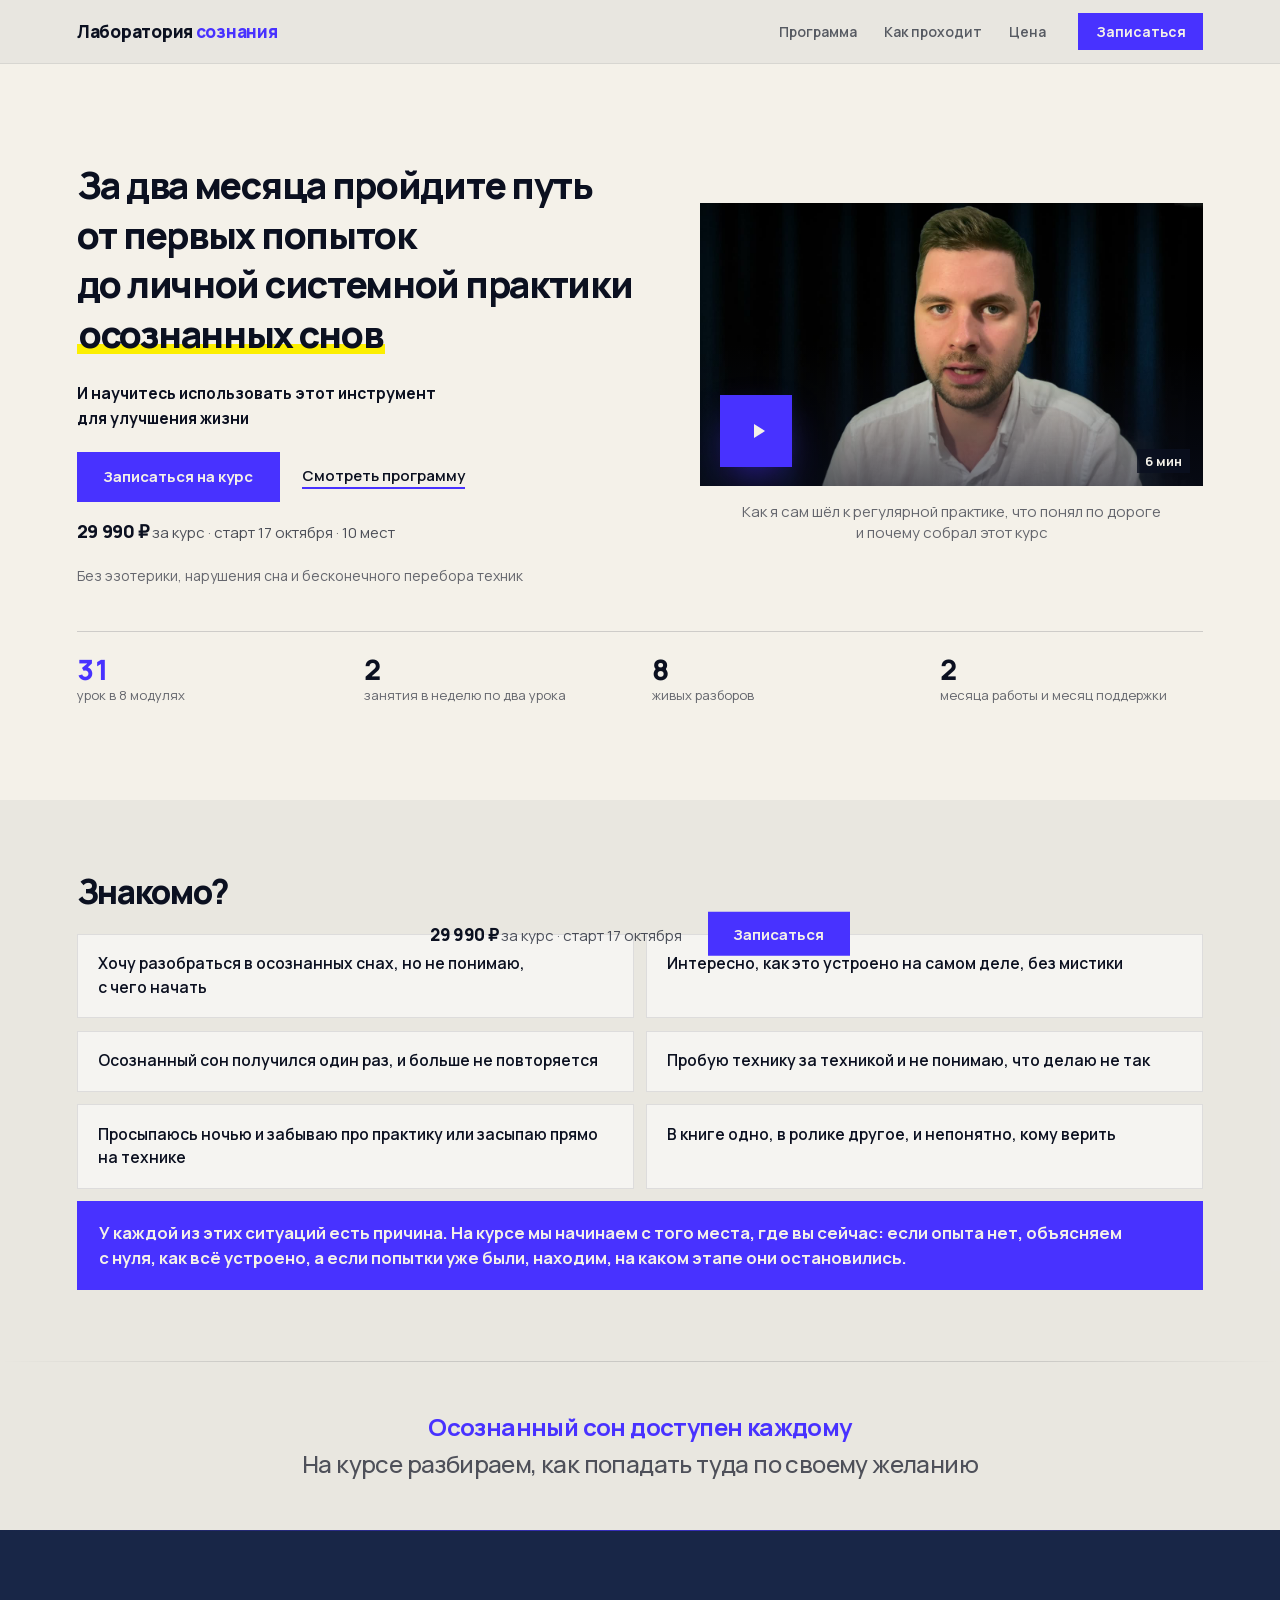
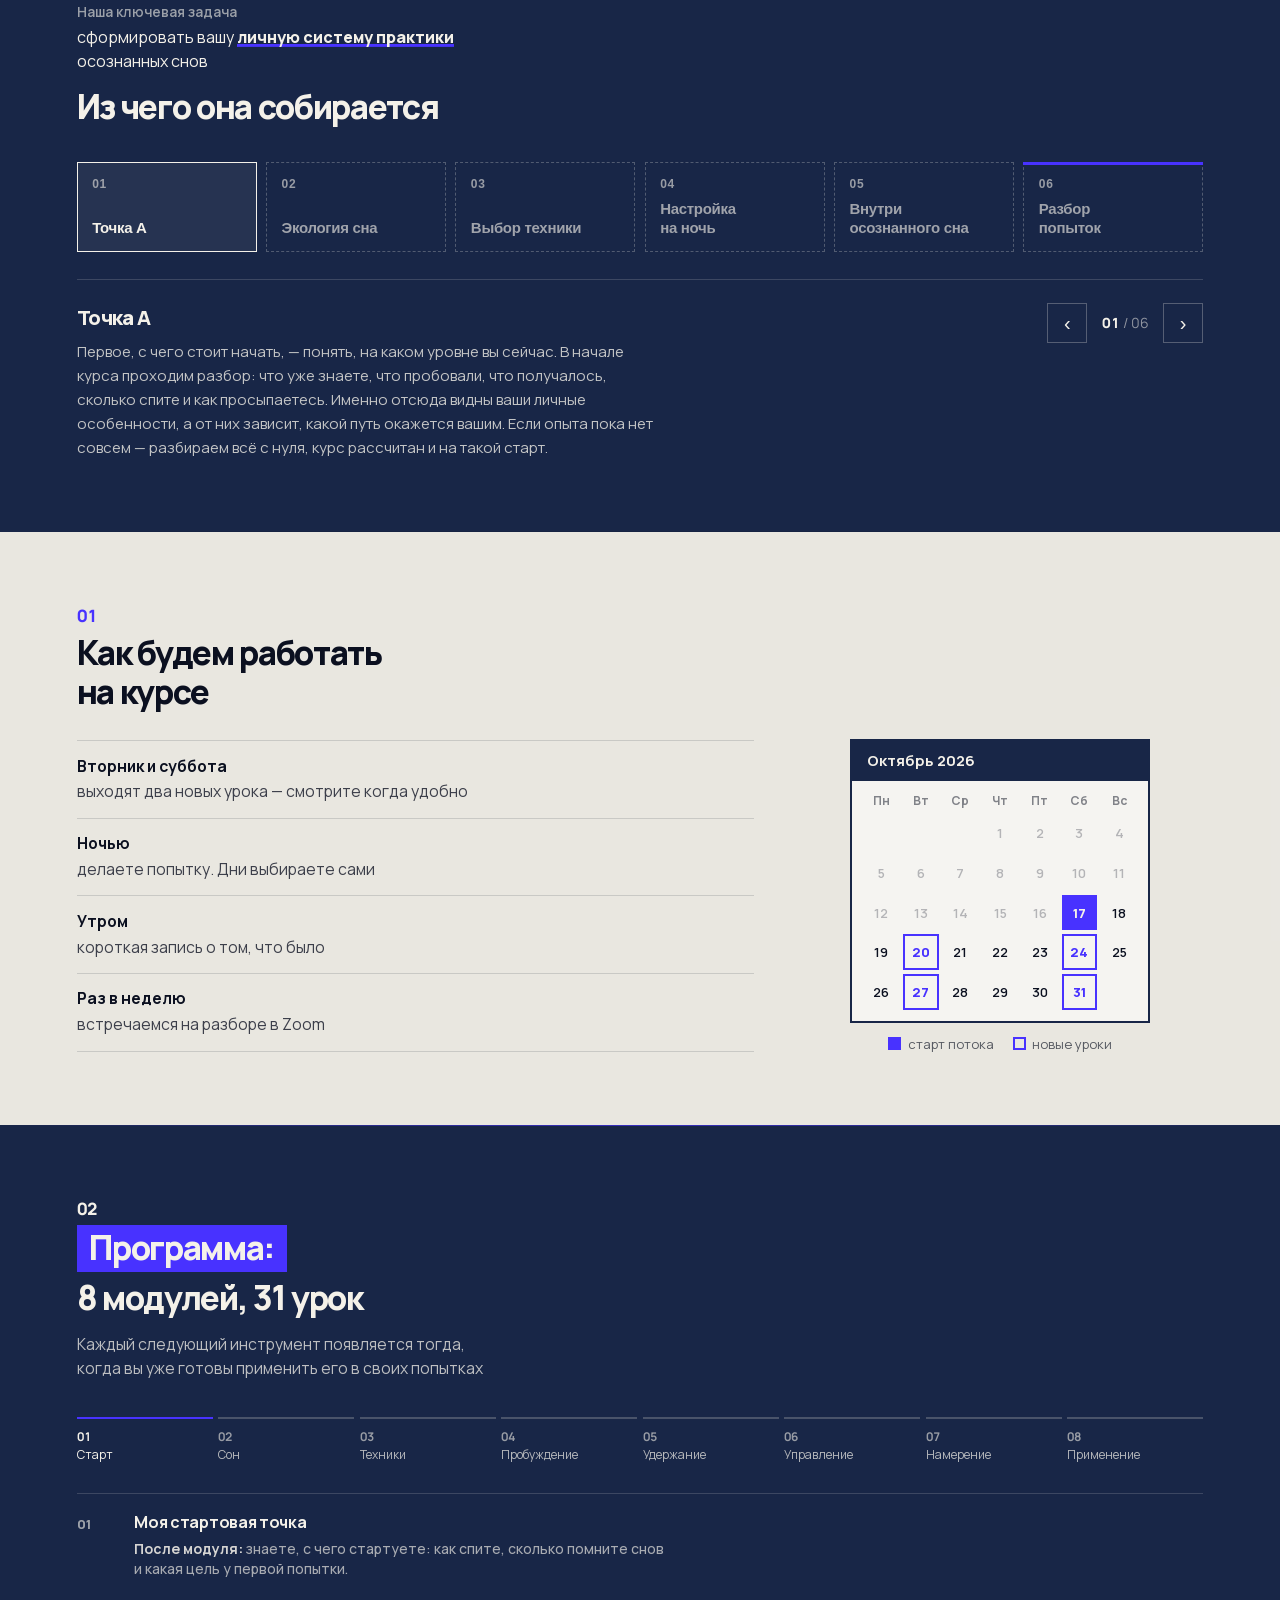
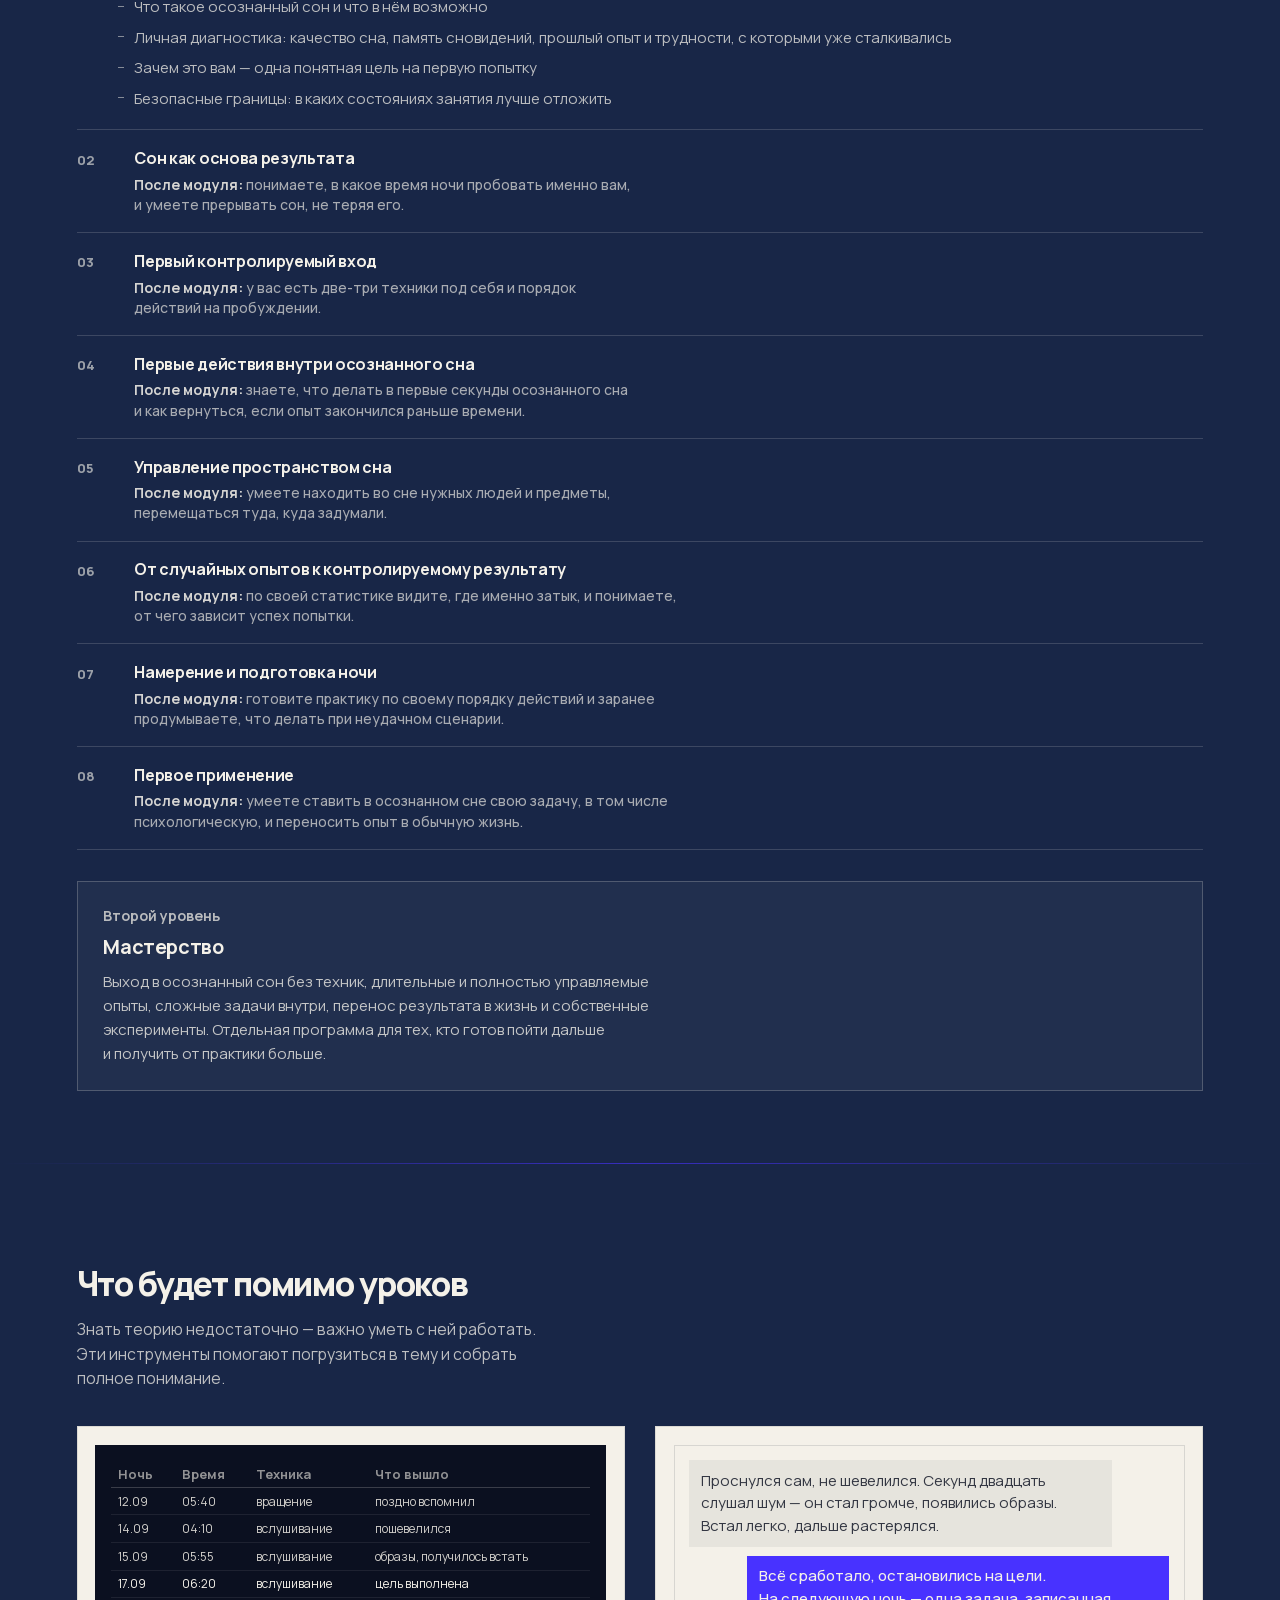
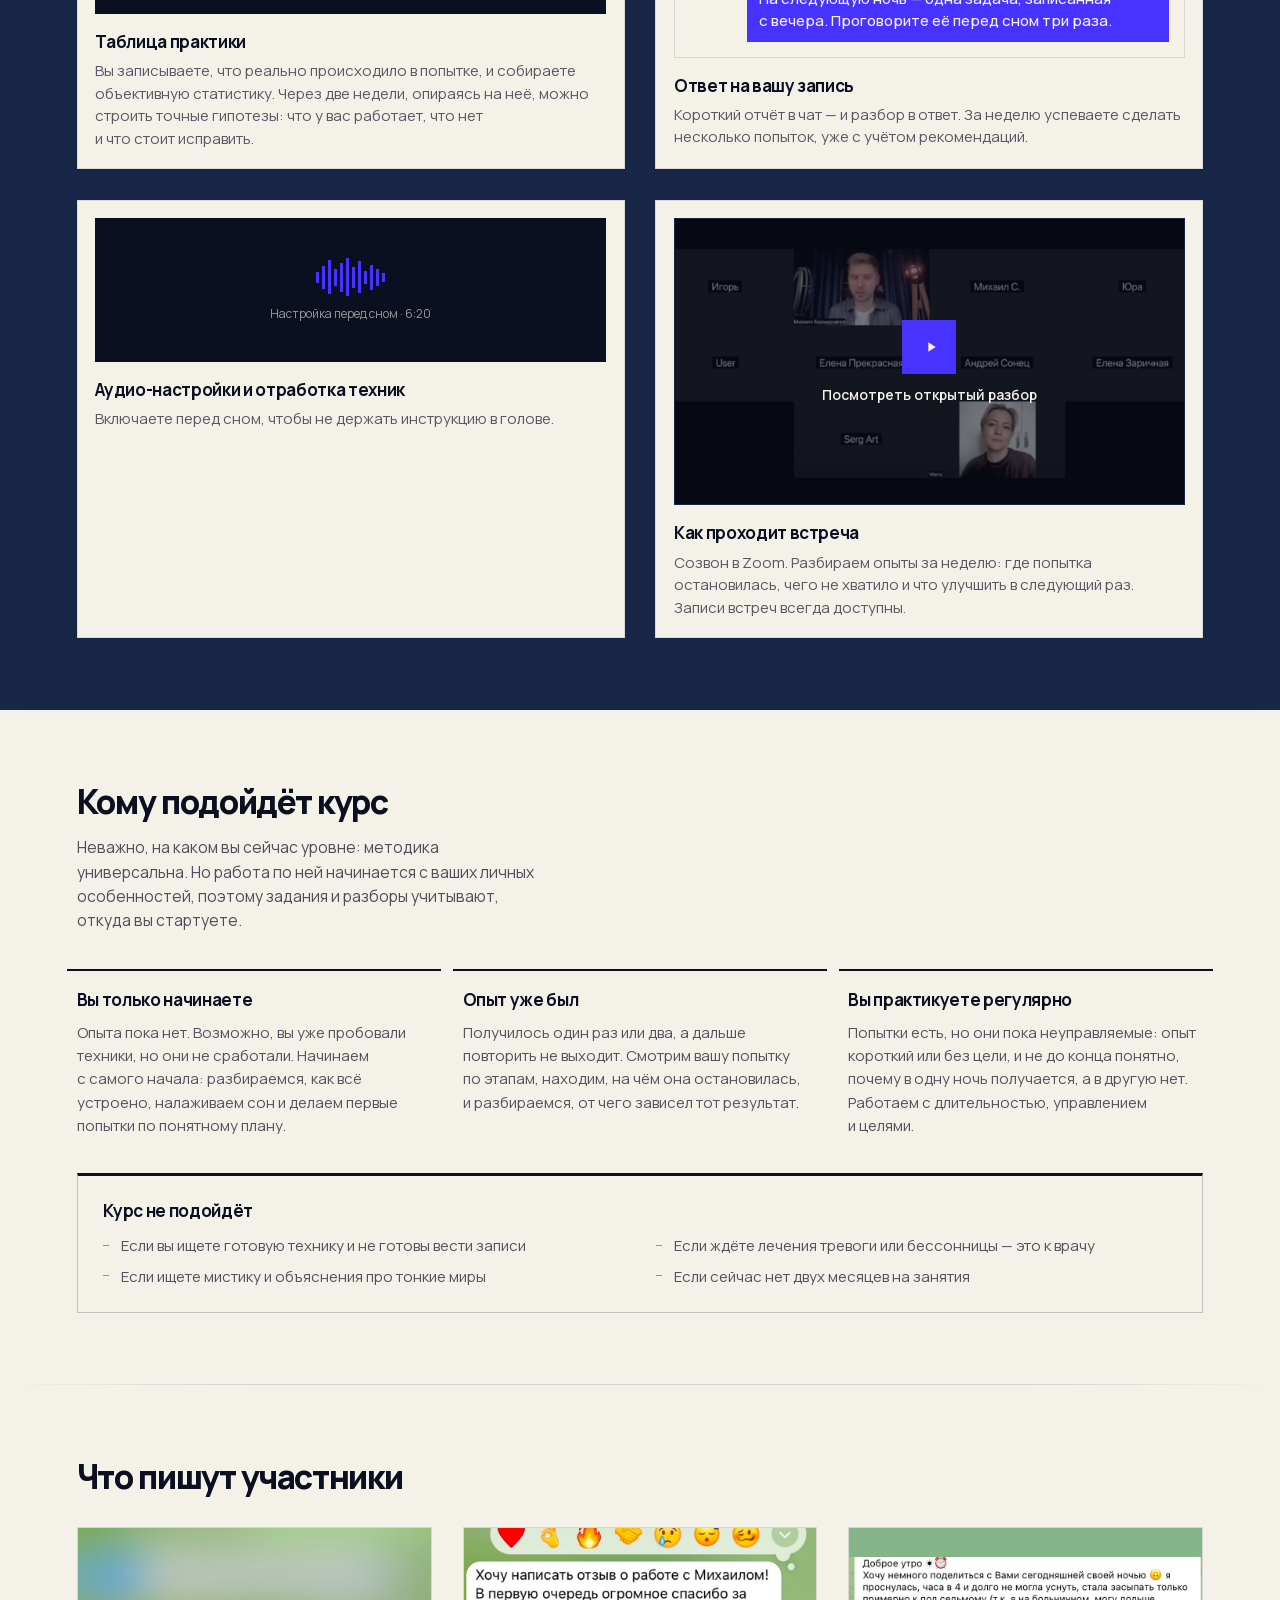
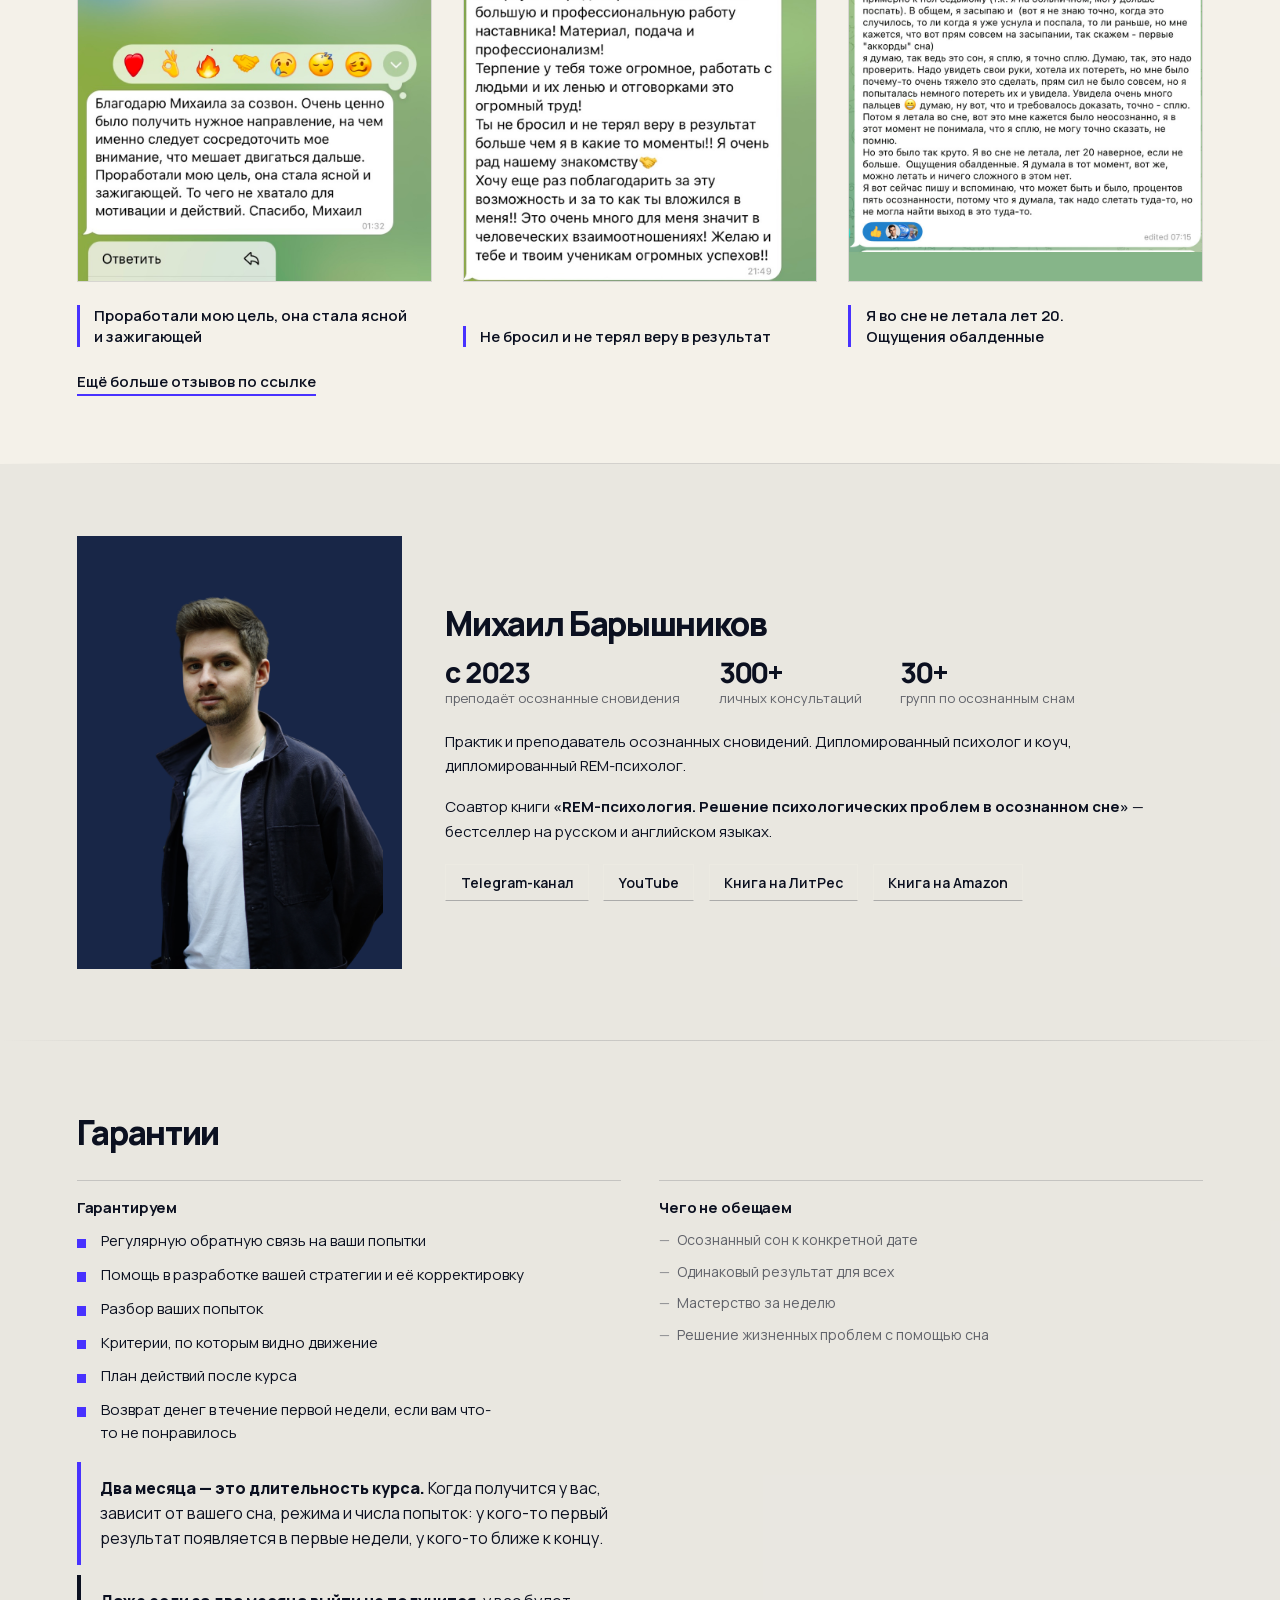
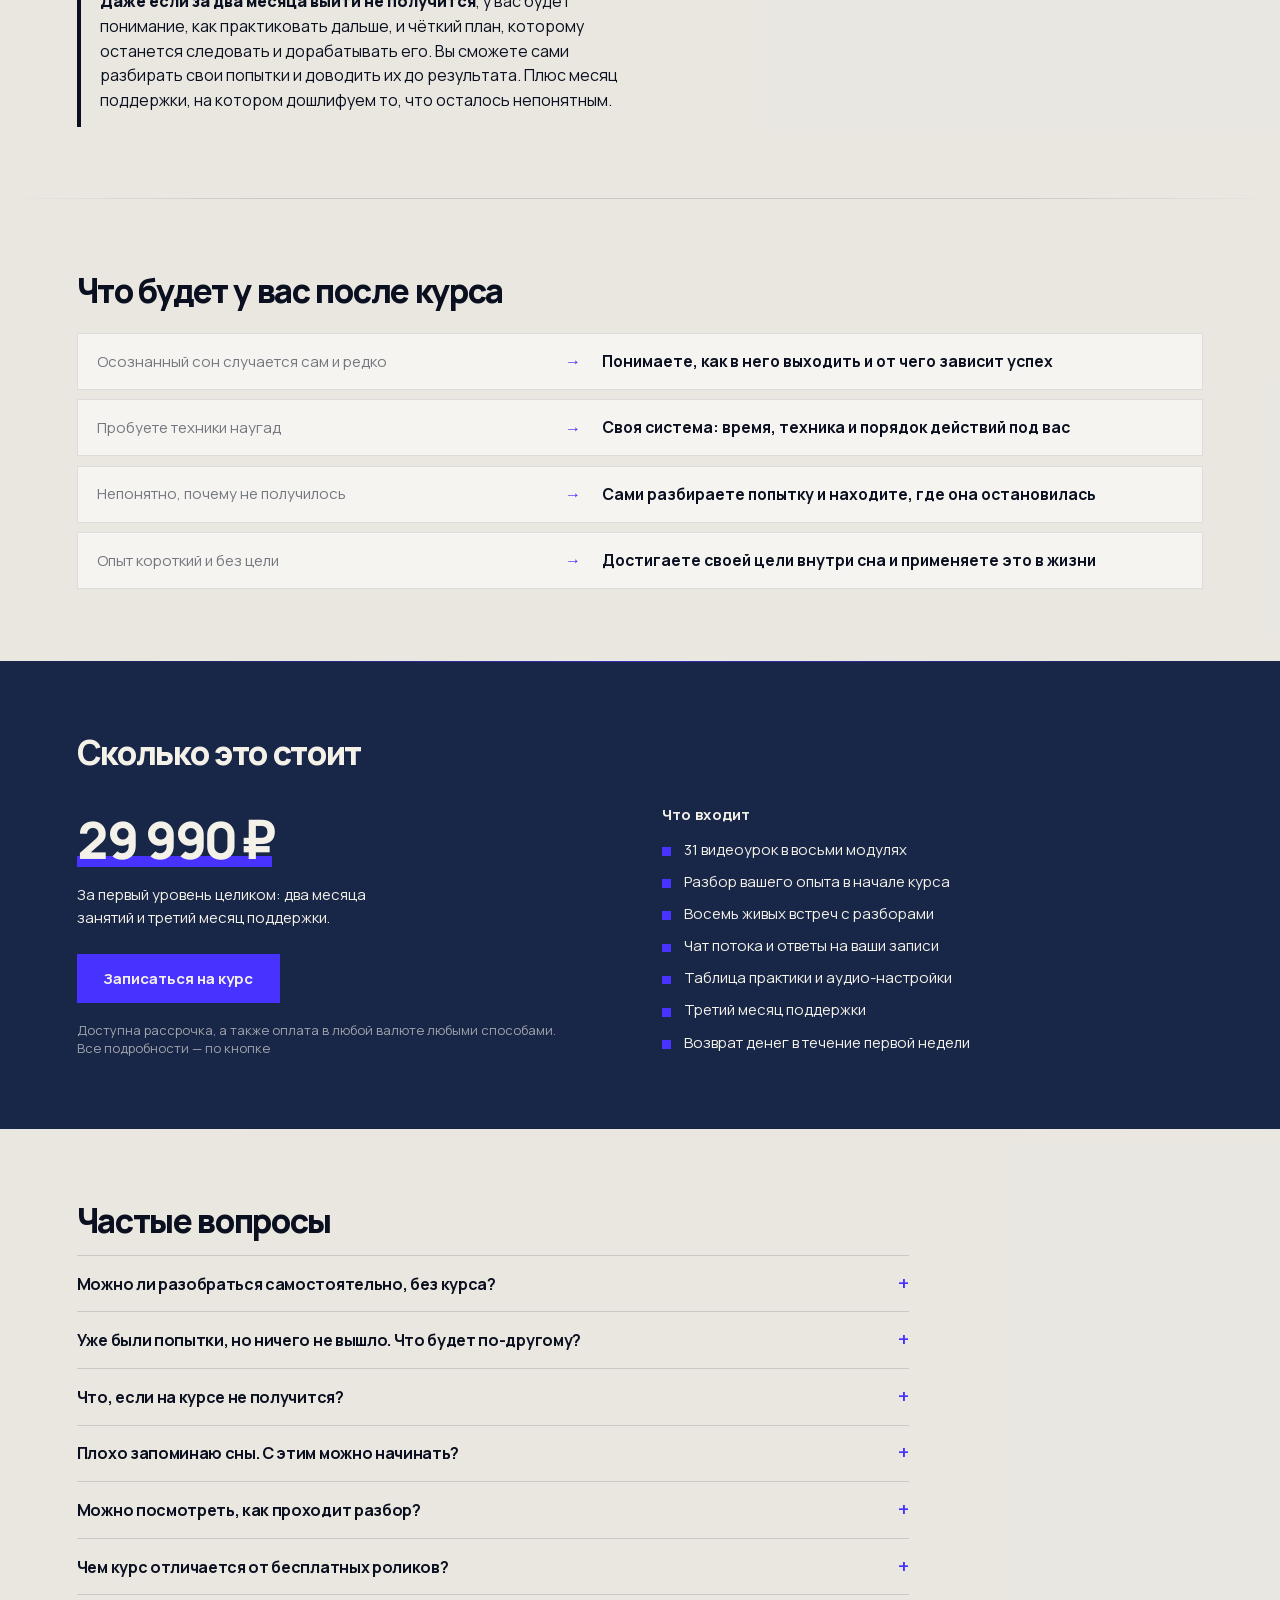
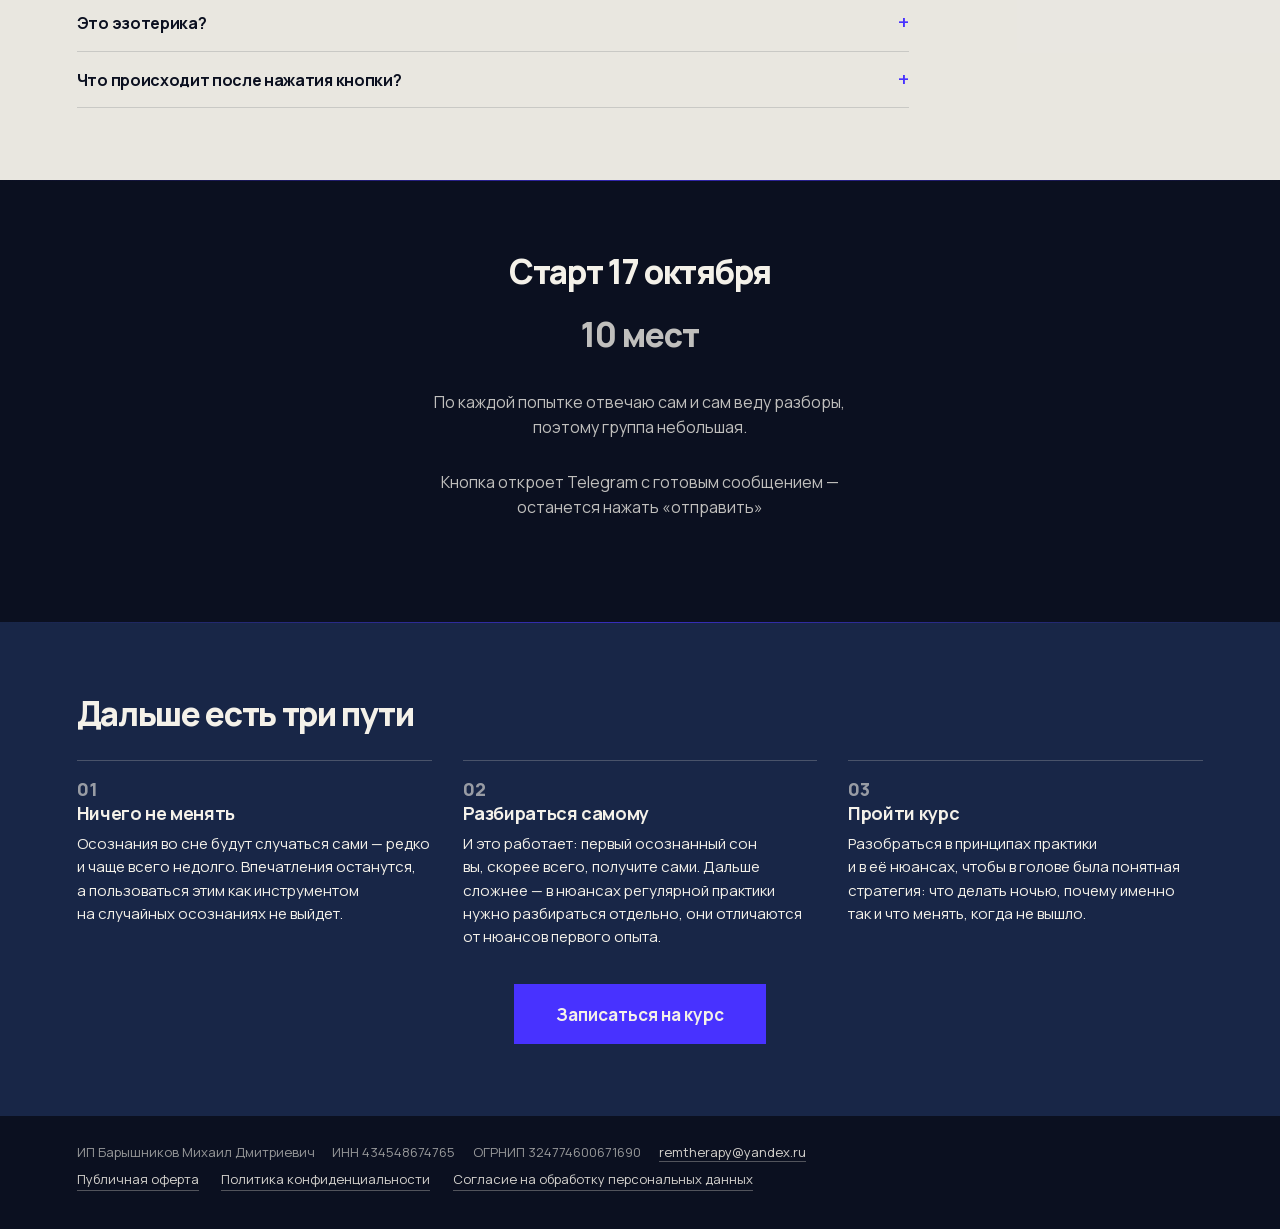
==== index.html @ e196617c "Страница курса по осознанным снам — сборка 2026-10-07" ====
<!doctype html>
<html lang="ru">
<head>
<meta charset="utf-8">
<meta name="viewport" content="width=device-width,initial-scale=1">
<title>Курс по осознанным снам — Михаил Барышников</title>
<meta name="description" content="За два месяца — от первых попыток до личной системной практики осознанных снов. 31 урок в 8 модулях, 8 живых разборов, месяц поддержки после курса. Старт 17 октября.">
<meta name="author" content="Михаил Барышников">
<meta name="theme-color" content="#0B1020">

<link rel="icon" href="./favicon.svg">
<link rel="apple-touch-icon" href="./assets/touch-icon.png">
<link rel="preload" as="font" type="font/woff2" href="./fonts/manrope-400-800-cyrillic.woff2" crossorigin>
<link rel="preload" as="font" type="font/woff2" href="./fonts/manrope-400-800-latin.woff2" crossorigin>
<link rel="stylesheet" href="./fonts.css">

<!-- 🔴 ДО 10.09.2026 СТРАНИЦА ЗАКРЫТА ОТ ПОИСКОВИКОВ. Продажи начинаются 10.09,
     до этого в выдачу не должна попасть версия, которую ещё правят. В день старта
     снять эту строку и Disallow в robots.txt — обе правки по одной строке. -->
<meta name="robots" content="noindex,nofollow">
<link rel="canonical" href="https://pr-dreamhacking.github.io/course/">

<!-- Превью ссылки: Telegram, VK, WhatsApp. Все кнопки страницы ведут в Telegram,
     значит ссылку будут пересылать там же — карточка важнее, чем поисковая выдача.
     Адреса абсолютные: относительный путь соцсети не подтягивают. -->
<meta property="og:type" content="website">
<meta property="og:url" content="https://pr-dreamhacking.github.io/course/">
<meta property="og:site_name" content="Лаборатория сознания">
<meta property="og:locale" content="ru_RU">
<meta property="og:title" content="За два месяца — от первых попыток до личной практики осознанных снов">
<meta property="og:description" content="За два месяца — от первых попыток до личной системной практики осознанных снов. 31 урок в 8 модулях, 8 живых разборов, месяц поддержки после курса. Старт 17 октября.">
<meta property="og:image" content="https://pr-dreamhacking.github.io/course/assets/og.png">
<meta property="og:image:type" content="image/png">
<meta property="og:image:width" content="1200">
<meta property="og:image:height" content="630">
<meta property="og:image:alt" content="Курс по осознанным снам, старт 17 октября">
<meta name="twitter:card" content="summary_large_image">
<meta name="twitter:title" content="За два месяца — от первых попыток до личной практики осознанных снов">
<meta name="twitter:description" content="За два месяца — от первых попыток до личной системной практики осознанных снов. 31 урок в 8 модулях, 8 живых разборов, месяц поддержки после курса. Старт 17 октября.">
<meta name="twitter:image" content="https://pr-dreamhacking.github.io/course/assets/og.png">
<style>
:root{
  --night:#0B1020; --paper:#F4F1E9; --indigo:#4832FF; --yellow:#FCEF00;
  --depth:#182647;
  --font:'Manrope',-apple-system,BlinkMacSystemFont,'Segoe UI',Roboto,sans-serif;
  --shell:min(1160px, 88vw);
  --bar:64px;
}
*{box-sizing:border-box}
html{background:var(--paper);scrollbar-color:rgba(11,16,32,.22) var(--paper)}
::-webkit-scrollbar{width:10px}
::-webkit-scrollbar-track{background:var(--paper)}
::-webkit-scrollbar-thumb{background:rgba(11,16,32,.22)}
::selection{background:var(--indigo);color:var(--night)}
body{margin:0;font-family:var(--font);background:var(--paper);color:var(--night);
  -webkit-font-smoothing:antialiased}
.wrap{width:var(--shell);margin:0 auto}

/* шапка */
.bar{position:fixed;top:0;left:0;right:0;z-index:20;height:var(--bar);
  background:var(--paper);box-shadow:inset 0 0 0 100vh rgba(24,38,71,.055);
  border-bottom:1px solid rgba(11,16,32,.12);
  display:flex;align-items:center}
.bar .wrap{display:flex;align-items:center;gap:2rem}
.brand{font-weight:800;font-size:1.0625rem;letter-spacing:-.015em}
.brand i{font-style:normal;color:var(--indigo)}
.nav{margin-left:auto;display:flex;gap:1.7rem}
.nav a{color:rgba(11,16,32,.66);text-decoration:none;font-size:.875rem;font-weight:600}
.nav a:hover{color:var(--night)}
.cta{display:inline-block;background:var(--indigo);color:var(--paper);text-decoration:none;
  font-weight:700;padding:.9rem 1.65rem;font-size:.9375rem}
.cta--s{padding:.56rem 1.1rem;font-size:.875rem}

/* экран: обе колонки одной высоты */
.hero{min-height:min(100svh, 800px);
  padding:calc(var(--bar) + clamp(1.6rem,4vh,2.6rem)) 0 clamp(1.6rem,4vh,2.6rem);
  display:flex;flex-direction:column;justify-content:center;gap:clamp(1.8rem,5vh,3.4rem)}
.grid{display:grid;grid-template-columns:minmax(0,1.08fr) minmax(0,.92fr);
  gap:clamp(1.6rem,2.6vw,2.8rem);align-items:center}
.col{display:flex;flex-direction:column;justify-content:center;min-width:0}
/* поля слева и справа равны: видео живёт внутри общего поля */
.col--media{margin-right:0;justify-content:flex-end}

h1{font-size:clamp(1.6rem,2.9vw,2.5rem);line-height:1.34;letter-spacing:-.035em;
  font-weight:800;margin:0 0 1.4rem}
.ln{display:block;white-space:nowrap}
h1 u{text-decoration:none;background-image:linear-gradient(var(--yellow),var(--yellow));
  background-size:100% .28em;background-position:0 88%;background-repeat:no-repeat;
  padding:0 .06em}
.sub{font-size:clamp(.98rem,1.15vw,1.0625rem);line-height:1.6;font-weight:700;margin:0 0 1.3rem}
.vid{font-size:.9375rem;line-height:1.5;margin:1.05rem 0 0;color:rgba(11,16,32,.70);
  text-align:center}
.act{display:flex;align-items:center;gap:1.4rem;flex-wrap:wrap}
.link{color:var(--night);text-decoration:none;font-weight:600;font-size:.9375rem;
  border-bottom:2px solid var(--indigo);padding-bottom:.12rem}
.without{margin:1.4rem 0 0;font-size:.875rem;line-height:1.45;color:rgba(11,16,32,.62)}

/* видео */
.play{width:100%;aspect-ratio:16/9;position:relative;display:flex;flex-direction:column;
  align-items:center;justify-content:center;gap:.95rem;background:var(--night);
  background-image:radial-gradient(74% 92% at 50% 46%, rgba(72,50,255,.44), transparent 66%)}
.play__btn{width:60px;height:60px;background:var(--indigo);display:grid;
  place-items:center;box-shadow:0 16px 44px -16px var(--indigo)}
.play__btn svg{width:17px;height:17px;margin-left:3px}
.play__cap{font-size:.8125rem;
  color:rgba(244,241,233,.62)}

/* цифры — под видео, в той же колонке */
.facts{display:grid;grid-template-columns:repeat(4,1fr);gap:1.5rem;
  margin:0;padding:1.4rem 0 0;list-style:none;
  border-top:1px solid rgba(11,16,32,.16)}
.facts li{display:flex;flex-direction:column;gap:.3rem}
.facts b{font-size:1.75rem;font-weight:800;letter-spacing:-.03em;line-height:1;
  font-variant-numeric:tabular-nums}
.facts span{font-size:.8125rem;line-height:1.3;color:rgba(11,16,32,.62);white-space:nowrap}
.facts li:first-child b{color:var(--indigo)}

/* ── блок 2: конструктор ── */
.band{padding:clamp(3.5rem,8vh,6rem) 0;border-top:1px solid rgba(11,16,32,.10)}
.eyebrow{font-size:.875rem;
  color:var(--indigo);font-weight:700;margin:0 0 .9rem}
h2{font-size:clamp(1.5rem,2.6vw,2.25rem);line-height:1.18;letter-spacing:-.035em;
  font-weight:800;margin:0 0 .9rem;max-width:20ch}
.band__lede{font-size:clamp(.98rem,1.15vw,1.0625rem);line-height:1.55;margin:0 0 clamp(2rem,4vh,3rem);
  max-width:52ch;color:rgba(11,16,32,.72)}

/* антураж: гипнограмма — реальный график фаз сна, фоном тёмных полос */
.band--dark, .band--night{position:relative;overflow:hidden}
.band--dark::before{display:none}
.band--night::before{content:'';position:absolute;left:0;right:0;bottom:0;
  height:min(46%, 320px);opacity:.16;pointer-events:none;
  background-repeat:no-repeat;background-size:100% 100%;background-position:bottom;
  background-image:url("data:image/svg+xml,%3Csvg xmlns='http://www.w3.org/2000/svg' viewBox='0 0 1200 200' preserveAspectRatio='none'%3E%3Cpath d='M0 40 H90 V95 H175 V150 H260 V95 H330 V20 H400 V95 H480 V150 H560 V180 H640 V95 H700 V20 H770 V95 H850 V150 H930 V95 H1000 V20 H1080 V60 H1200' fill='none' stroke='%234832FF' stroke-width='2'/%3E%3C/svg%3E")}
.band--dark > .wrap, .band--night > .wrap{position:relative;z-index:1}

/* мягкий стык светлого и тёмного — как рассвет */
.band--dark::after, .band--night::after{content:'';position:absolute;left:0;right:0;top:0;height:1px;
  background:linear-gradient(90deg,transparent,rgba(72,50,255,.65),transparent)}

/* дыхание у видео — очень медленное, почти незаметное */
@media(prefers-reduced-motion:no-preference){
  .play__btn{animation:breathe 6s ease-in-out infinite}
}
@keyframes breathe{0%,100%{box-shadow:0 16px 44px -16px var(--indigo)}
  50%{box-shadow:0 16px 60px -14px var(--indigo)}}

/* нажатие: кнопка отвечает на палец */
.cta,.arw,.tile,.link{transition-property:transform,background-color,border-color,color;
  transition-duration:.2s;transition-timing-function:cubic-bezier(.2,.8,.2,1)}
.cta:active,.arw:active{transform:scale(.97)}

/* тёмная полоса — отличается от первого экрана */
.band--dark{background:var(--depth);color:var(--paper);border-top:0}
.band--dark .eyebrow{color:rgba(244,241,233,.55)}
.band--dark h2{color:var(--paper)}

.ctor{display:grid;gap:clamp(1.6rem,3vh,2.4rem);margin-top:clamp(1.8rem,4vh,2.8rem)}
.ctor__tiles{display:grid;grid-template-columns:repeat(6,1fr);gap:.6rem}
.tile{position:relative;min-height:5.6rem;border:1px dashed rgba(244,241,233,.26);
  background:transparent;cursor:pointer;padding:.85rem .9rem;display:flex;
  flex-direction:column;justify-content:space-between;align-items:flex-start;text-align:left;
  transition:background-color .45s ease,border-color .35s ease,transform .22s ease}
.tile__n{font-size:.75rem;font-weight:800;letter-spacing:.06em;color:rgba(244,241,233,.58);
  transition:color .35s ease}
.tile__t{font-size:.9375rem;font-weight:700;letter-spacing:-.02em;line-height:1.25;
  color:rgba(244,241,233,.62);transition:color .35s ease}
.tile.is-set{background:var(--indigo);border-color:var(--indigo);border-style:solid}
.tile.is-set .tile__n{color:rgba(244,241,233,.72)}
.tile.is-set .tile__t{color:var(--paper)}
.tile.is-now{border:1px solid var(--paper);background:rgba(244,241,233,.06)}
.tile.is-now .tile__n{color:rgba(244,241,233,.58)}
.tile.is-now .tile__t{color:var(--paper)}
.tile:hover{transform:translateY(-2px)}
/* ключевой шаг — основная работа курса */
.tile--key{border-color:rgba(244,241,233,.26)}
.tile--key::before{content:'';position:absolute;left:-1px;right:-1px;top:-1px;height:3px;
  background:var(--indigo)}
.tile--key .tile__n{color:rgba(244,241,233,.58)}
.tile--key.is-set{background:var(--indigo);border-color:var(--paper)}
.tile--key.is-set .tile__n,.tile--key.is-set .tile__t{color:var(--night)}
.tile--key.is-now{border-color:var(--indigo);background:rgba(72,50,255,.16)}
.tile__t{min-height:2.4em;display:flex;align-items:flex-end}
.tile__t{hyphens:none}

.ctor__side{display:grid;grid-template-columns:minmax(0,1fr) auto;gap:clamp(1.5rem,3vw,3rem);
  align-items:start;padding-top:clamp(1.2rem,2.5vh,1.8rem);
  border-top:1px solid rgba(244,241,233,.16)}
.ctor__pages{min-height:6.5rem}
.ctor .page h3{font-size:clamp(1.15rem,1.6vw,1.45rem);letter-spacing:-.03em;font-weight:800;
  margin:0 0 .6rem;color:var(--paper)}
.ctor .page p{margin:0;font-size:clamp(.94rem,1.08vw,1rem);line-height:1.6;
  color:rgba(244,241,233,.78);max-width:64ch}
.ctor .page.in{animation:pin .4s ease both}
@keyframes pin{from{opacity:0;transform:translateY(8px)}to{opacity:1;transform:none}}

.ctor__nav{display:flex;align-items:center;gap:.9rem}
.arw{width:2.5rem;height:2.5rem;border:1px solid rgba(244,241,233,.28);background:transparent;
  color:var(--paper);font-size:1.25rem;line-height:1;cursor:pointer;
  transition:background-color .2s ease,border-color .2s ease}
.arw:hover{background:var(--indigo);border-color:var(--indigo)}
.ctor__count{font-size:.875rem;color:rgba(244,241,233,.55);font-variant-numeric:tabular-nums;
  white-space:nowrap}
.ctor__count b{color:var(--paper);font-weight:800}

/* ── общие для блоков 3–11 ── */
.band--paper{background:var(--paper);box-shadow:inset 0 0 0 100vh rgba(24,38,71,.05)}
.band--night{background:var(--night);color:var(--paper)}
.band--night h2{color:var(--paper)}
.band__lede--dark{color:rgba(244,241,233,.75)}
.band--dark .band__lede{color:rgba(244,241,233,.75)}

/* чему научитесь */
.learn{list-style:none;margin:clamp(1.6rem,3.5vh,2.4rem) 0 0;padding:0;display:grid;
  grid-template-columns:repeat(2,minmax(0,1fr));grid-auto-flow:column;grid-template-rows:repeat(5,auto);
  gap:0 clamp(2rem,4vw,4rem)}
.learn li{display:grid;grid-template-columns:2.2rem 1fr;gap:.8rem;align-items:baseline;
  padding:1rem 0;border-top:1px solid rgba(11,16,32,.12);font-size:clamp(.94rem,1.06vw,1rem);
  line-height:1.5}
.learn__n{font-size:.75rem;font-weight:800;color:var(--indigo);letter-spacing:.05em}
.learn b{font-weight:800}

/* ритм недели */

/* программа */
.mods{margin-top:clamp(1.6rem,3.5vh,2.4rem);border-top:1px solid rgba(244,241,233,.16)}
.mod{border-bottom:1px solid rgba(244,241,233,.16)}
.mod summary{display:grid;grid-template-columns:2.6rem 1fr;gap:1rem;align-items:center;
  padding:1.05rem 0;cursor:pointer;list-style:none}
.mod summary::-webkit-details-marker{display:none}
.mod__n{font-size:.8125rem;font-weight:800;color:rgba(244,241,233,.6)}
.mod__t{font-size:clamp(1rem,1.2vw,1.125rem);font-weight:700;letter-spacing:-.02em}
.mod__c{font-size:.8125rem;color:rgba(244,241,233,.58);white-space:nowrap}
.mod[open] .mod__t{color:var(--paper)}
.mod ul{margin:0 0 1.2rem;padding:0 0 0 3.6rem;list-style:none;display:grid;gap:.5rem}
.mod li{font-size:.9375rem;line-height:1.5;color:rgba(244,241,233,.74);position:relative}
.mod li::before{content:'';position:absolute;left:-1rem;top:.62em;width:.35rem;height:1px;
  background:rgba(244,241,233,.5)}
/* частые вопросы — на светлом фоне, устроены как модули программы */
.faq{border-top:1px solid rgba(11,16,32,.14);max-width:52rem}
.faq__q{border-bottom:1px solid rgba(11,16,32,.14)}
.faq__q summary{display:grid;grid-template-columns:1fr 1.25rem;gap:1rem;align-items:center;
  padding:1.05rem .6rem;margin-inline:-.6rem;cursor:pointer;list-style:none;
  font-size:clamp(1rem,1.2vw,1.125rem);font-weight:700;letter-spacing:-.02em;
  transition:background-color .25s ease}
.faq__q summary::-webkit-details-marker{display:none}
.faq__q summary::after{content:'+';justify-self:end;font-size:1.25rem;font-weight:500;
  line-height:1;color:var(--indigo)}
.faq__q[open] summary::after{content:'−'}
.faq__q summary:hover{background:rgba(11,16,32,.04)}
.faq__q p{margin:0 0 1.2rem;font-size:.9375rem;line-height:1.6;color:rgba(11,16,32,.74);max-width:64ch}
.faq__q a{color:var(--night);text-decoration:none;border-bottom:2px solid var(--indigo)}
.mod__n{align-self:start;padding-top:.22rem}
@media(max-width:480px){h1{font-size:min(1.6rem,5.7vw)}}
@media(max-width:360px){.mod__t{font-size:.9375rem}}
.mod__b{display:grid;gap:.35rem}
.mod__r{font-size:.875rem;line-height:1.45;font-weight:500;color:rgba(244,241,233,.66);max-width:62ch}
.mod__r b{font-weight:700;color:rgba(244,241,233,.86)}
.final__why{margin:.2rem auto 0;max-width:40ch;font-size:clamp(.98rem,1.15vw,1.0625rem);line-height:1.5;
  color:rgba(244,241,233,.82);text-align:center}
.legal{background:var(--night);color:rgba(244,241,233,.6);padding:1.6rem 0 2rem;font-size:.8125rem;line-height:1.6}
.legal p{margin:0 0 .4rem}
.legal__req{display:flex;flex-wrap:wrap;gap:.1rem 1.1rem}
.legal a{color:rgba(244,241,233,.86);text-decoration:none;border-bottom:1px solid rgba(244,241,233,.3)}
.legal a:hover{border-bottom-color:var(--indigo)}
.legal__docs{display:flex;flex-wrap:wrap;gap:.4rem 1.4rem}
/* плашка с ценой внизу экрана: появляется после первого экрана */
.dock{position:fixed;left:0;right:0;bottom:0;z-index:19;background:var(--paper);
  box-shadow:inset 0 0 0 100vh rgba(24,38,71,.055);border-top:1px solid rgba(11,16,32,.12);
  padding:.7rem 0;transform:translateY(100%);visibility:hidden;
  transition:transform .3s ease,visibility 0s linear .3s}
.dock.is-on{transform:none;visibility:visible;transition:transform .3s ease}
.dock__in{display:flex;align-items:center;justify-content:center;gap:1.6rem}
.dock__t{margin:0;font-size:.9375rem;color:rgba(11,16,32,.72)}
.dock__t b{color:var(--night);font-weight:800;font-size:1.0625rem;letter-spacing:-.02em}
.dock__cta{padding:.7rem 1.6rem;font-size:.9375rem;white-space:nowrap}
@media(max-width:480px){
  .dock__in{justify-content:space-between;gap:.8rem}
  .dock__t{font-size:.8125rem;line-height:1.35}
  .dock__t b{font-size:.9375rem;display:block}
  .dock__cta{padding:.65rem 1.1rem;font-size:.875rem}
}
@media(prefers-reduced-motion:reduce){.dock,.dock.is-on{transition:none}}
.hero-price{margin:1.1rem 0 0;font-size:.9375rem;color:rgba(11,16,32,.72)}
.hero-price b{color:var(--night);font-weight:800;font-size:1.125rem;letter-spacing:-.02em}
/* «Знакомо?» — ситуации словами людей */
.znak__list{list-style:none;margin:clamp(1rem,2.5vh,1.6rem) 0 0;padding:0;display:grid;
  grid-template-columns:repeat(2,minmax(0,1fr));gap:.8rem}
.znak__list li{background:rgba(255,255,255,.55);border:1px solid rgba(11,16,32,.1);padding:1.1rem 1.25rem;
  font-size:clamp(.98rem,1.15vw,1.0625rem);line-height:1.5;font-weight:600}
.znak__end{margin:.8rem 0 0;padding:1.2rem 1.4rem;background:var(--indigo);color:var(--paper);
  font-size:clamp(1rem,1.3vw,1.1875rem);line-height:1.5;font-weight:700}
@media(max-width:760px){.znak__list{grid-template-columns:1fr}}
/* было → стало */
.bs{list-style:none;margin:clamp(1rem,2.5vh,1.6rem) 0 0;padding:0;display:grid;gap:.6rem}
.bs li{display:grid;grid-template-columns:minmax(0,1fr) 2rem minmax(0,1.3fr);align-items:center;gap:.8rem;
  padding:1rem 1.2rem;background:rgba(255,255,255,.55);border:1px solid rgba(11,16,32,.1)}
.bs__was{font-size:.9375rem;line-height:1.45;color:rgba(11,16,32,.55)}
.bs__arr{color:var(--indigo);font-weight:700;text-align:center}
.bs__now{font-size:clamp(.98rem,1.15vw,1.0625rem);line-height:1.45;font-weight:700}
@media(max-width:600px){.bs li{grid-template-columns:1fr;gap:.25rem}.bs__arr{text-align:left}}
/* календарь потока */
.cal{width:100%;max-width:300px;margin-inline:auto;border:2px solid var(--depth);background:rgba(255,255,255,.55)}
.cal__head{background:var(--depth);color:var(--paper);font-weight:700;font-size:.9375rem;padding:.6rem .9rem}
.cal__grid{display:grid;grid-template-columns:repeat(7,minmax(0,1fr));gap:.25rem;padding:.7rem}
.cal__wd{text-align:center;font-size:.75rem;font-weight:700;color:rgba(11,16,32,.5);padding-bottom:.15rem}
.cal__d{aspect-ratio:1;display:grid;place-items:center;font-size:.8125rem;font-weight:600;color:var(--night)}
.cal__d--off{color:rgba(11,16,32,.28)}
.cal__d--start{background:var(--indigo);color:var(--paper);font-weight:800}
.cal__d--lesson{box-shadow:inset 0 0 0 2px var(--indigo);color:var(--indigo);font-weight:800}
.cal__legend{display:flex;flex-wrap:wrap;justify-content:center;gap:.4rem 1.2rem;margin-top:.75rem;
  font-size:.8125rem;color:rgba(11,16,32,.66)}
.cal__key{display:inline-block;width:.8rem;height:.8rem;margin-right:.4rem;vertical-align:-.1em}
.cal__key--start{background:var(--indigo)}
.cal__key--lesson{box-shadow:inset 0 0 0 2px var(--indigo)}
.lvl2{margin:clamp(1.6rem,3.5vh,2.4rem) 0 0;padding:1.5rem 1.6rem;
  border:1px solid rgba(244,241,233,.22);background:rgba(244,241,233,.04)}
.lvl2__lab{display:block;font-size:.875rem;
  color:rgba(244,241,233,.72);font-weight:700;margin-bottom:.5rem}
.lvl2 h3{margin:0 0 .6rem;font-size:1.25rem;letter-spacing:-.02em;color:var(--paper)}
.lvl2 p{margin:0;font-size:.9375rem;line-height:1.6;color:rgba(244,241,233,.78);max-width:64ch}

/* три состояния */
.three{display:grid;grid-template-columns:repeat(3,minmax(0,1fr));gap:clamp(1.2rem,2.4vw,2.2rem);
  margin-top:clamp(1.6rem,3.5vh,2.4rem)}
.st{padding-top:1.1rem;border-top:2px solid var(--night)}
.st h3{margin:0 0 .6rem;font-size:1.0625rem;letter-spacing:-.02em}
.st p{margin:0;font-size:.9375rem;line-height:1.55;color:rgba(11,16,32,.7)}

/* гарантии */
.gu{display:grid;grid-template-columns:minmax(0,1.25fr) minmax(0,.75fr);
  gap:clamp(1.6rem,3vw,3rem);margin-top:clamp(1.6rem,3.5vh,2.4rem)}
.gu ul{margin:0;padding:0;list-style:none;display:grid;gap:.7rem}
.gu__yes{padding:1rem 0 0;border-top:1px solid rgba(11,16,32,.16)}
.gu__yes li{padding-left:1.5rem;position:relative;font-size:clamp(.94rem,1.06vw,1rem);line-height:1.5}
.gu__yes li::before{content:'';position:absolute;left:0;top:.55em;width:.6rem;height:.6rem;
  background:var(--indigo)}
.gu__no{padding:1rem 0 0;border-top:1px solid rgba(11,16,32,.16)}
.gu__no h3{margin:0 0 .8rem;font-size:.9375rem;letter-spacing:.02em}
.gu__no li{font-size:.875rem;line-height:1.45;color:rgba(11,16,32,.62);padding-left:1.1rem;position:relative}
.gu__no li::before{content:'—';position:absolute;left:0;color:rgba(11,16,32,.4)}

/* автор */
.author{display:grid;grid-template-columns:minmax(0,.3fr) minmax(0,.7fr);
  gap:clamp(1.8rem,3.4vw,3.4rem);align-items:center}
.author p{font-size:clamp(.94rem,1.08vw,1rem);line-height:1.65;color:rgba(244,241,233,.8);margin:0 0 1rem}
.ph{display:flex;flex-direction:column;align-items:center;justify-content:center;gap:.4rem;
  border:1px dashed rgba(244,241,233,.28);background:repeating-linear-gradient(135deg,
  transparent 0 9px, rgba(244,241,233,.035) 9px 18px);color:rgba(244,241,233,.6);padding:1.4rem}
.ph--portrait{aspect-ratio:4/5}
.ph--book{margin-top:1.4rem;min-height:8rem}
.ph__t{font-size:.9375rem;font-weight:700}
.ph__d{font-size:.8125rem}

/* портрет */


.note-red{margin:1rem 0 0;font-size:.8125rem;color:rgba(244,241,233,.58)}
.band:not(.band--dark):not(.band--night) .note-red{color:rgba(11,16,32,.5)}

/* что внутри */
.card{background:var(--paper);border:1px solid rgba(11,16,32,.1);padding:1.1rem;
  transition:border-color .3s ease,transform .3s ease}
.card:hover{border-color:rgba(72,50,255,.35);transform:translateY(-2px)}
.card__vis{background:var(--night);padding:1rem;min-height:9rem;display:flex;
  flex-direction:column;justify-content:center;gap:.55rem;margin-bottom:1rem}
.card__vis--chat{background:var(--paper);border:1px solid rgba(11,16,32,.12);padding:.9rem}
.card h3{margin:0 0 .45rem;font-size:1.0625rem;letter-spacing:-.02em}
.card p{margin:0;font-size:.9375rem;line-height:1.5;color:rgba(11,16,32,.68)}
.tbl{width:100%;border-collapse:collapse;font-size:.75rem;color:rgba(244,241,233,.85)}
.tbl th{text-align:left;font-weight:700;color:rgba(244,241,233,.58);padding:.25rem .4rem;
  border-bottom:1px solid rgba(244,241,233,.2);font-size:.8125rem}
.tbl td{padding:.3rem .4rem;border-bottom:1px solid rgba(244,241,233,.08)}
.tbl tr:last-child td{color:var(--paper)}
.msg{margin:0;font-size:.8125rem;line-height:1.45;padding:.6rem .75rem;max-width:88%}
.msg--in{background:rgba(11,16,32,.06);color:rgba(11,16,32,.8);align-self:flex-start}
.card .msg--out{background:var(--indigo);color:var(--paper);align-self:flex-end;font-weight:500}
.card .msg--in{color:rgba(11,16,32,.82)}
.card__vis--audio{align-items:center;justify-content:center}
.wave{display:flex;align-items:center;gap:3px;height:38px}
.wave i{width:3px;background:var(--indigo);display:block}
.wave i:nth-child(1){height:30%}.wave i:nth-child(2){height:60%}.wave i:nth-child(3){height:90%}
.wave i:nth-child(4){height:45%}.wave i:nth-child(5){height:75%}.wave i:nth-child(6){height:100%}
.wave i:nth-child(7){height:55%}.wave i:nth-child(8){height:85%}.wave i:nth-child(9){height:35%}
.wave i:nth-child(10){height:65%}.wave i:nth-child(11){height:45%}.wave i:nth-child(12){height:25%}
.audio__t{font-size:.75rem;color:rgba(244,241,233,.6)}
.card__vis--links{justify-content:center;gap:.5rem}
.card__vis--light{background:var(--paper);border:1px solid rgba(11,16,32,.12)}
.lnk-btn{display:flex;align-items:center;gap:.55rem;padding:.55rem .75rem;
  border:1px solid rgba(11,16,32,.14);color:rgba(11,16,32,.78);font-size:.8125rem;
  background:rgba(11,16,32,.02)}
.lnk-btn::before{content:'';width:.5rem;height:.5rem;background:var(--indigo);flex:0 0 auto}

/* отзывы */
.revs{display:grid;grid-template-columns:repeat(3,minmax(0,1fr));gap:clamp(1.2rem,2.4vw,2rem);
  margin-top:clamp(1.6rem,3.5vh,2.4rem)}
.rev{margin:0}
.rev img{width:100%;display:block;border:1px solid rgba(11,16,32,.12)}
.rev figcaption{margin-top:.7rem;font-size:.875rem;line-height:1.45;color:rgba(11,16,32,.68);
  padding-left:.9rem;border-left:2px solid var(--indigo)}

/* ссылки автора */
.links{list-style:none;margin:1.2rem 0 0;padding:0;display:flex;flex-wrap:wrap;gap:.6rem .9rem}
.links a{display:inline-block;padding:.5rem .9rem;border:1px solid rgba(244,241,233,.3);
  color:var(--paper);text-decoration:none;font-size:.875rem;font-weight:600;
  transition:background-color .2s ease,border-color .2s ease}
.links a:hover{background:var(--indigo);border-color:var(--indigo)}

/* второй уровень — отдельно от программы */
.next-lvl{margin-top:clamp(1.6rem,3.5vh,2.4rem);padding:1.4rem 1.5rem;
  border:1px solid rgba(11,16,32,.16);background:rgba(24,38,71,.05)}
.next-lvl__lab{display:block;font-size:.875rem;
  color:rgba(11,16,32,.66);font-weight:700;margin-bottom:.5rem}
.next-lvl p{margin:0;font-size:.9375rem;line-height:1.6;color:rgba(244,241,233,.8);max-width:66ch}
.next-lvl b{color:var(--paper)}

/* цена: колонки по верху */

.final__seats{font-size:clamp(1.6rem,2.6vw,2.2rem);font-weight:800;letter-spacing:-.03em;
  color:var(--paper);margin:0 auto 1.8rem!important;font-size:clamp(1.6rem,2.6vw,2.2rem)!important}

/* три пути */
.ways{display:grid;grid-template-columns:repeat(3,minmax(0,1fr));
  gap:clamp(1.2rem,2.4vw,2.4rem);margin:clamp(1.6rem,3vh,2.4rem) 0 0;padding:0;list-style:none}
.way{display:block;padding-top:1rem;border-top:1px solid rgba(244,241,233,.22)}
.way__n{font-size:1.125rem;font-weight:800;color:rgba(11,16,32,.35)}
.way h3{margin:0 0 .45rem;font-size:1.125rem;letter-spacing:-.02em}
.way p{margin:0;font-size:.9375rem;line-height:1.55;color:rgba(11,16,32,.7);max-width:62ch}
.way--on .way__n{color:var(--indigo)}
.way--on h3{color:var(--indigo)}

/* цена */
.price{display:grid;grid-template-columns:minmax(0,1fr) minmax(0,1fr);
  gap:clamp(1.8rem,3.4vw,3.4rem);margin-top:clamp(1.6rem,3.5vh,2.4rem);align-items:start}
.price__l,.price__r{padding-top:0}
.price__r h3{margin-top:.55rem}
.price__v{font-size:clamp(2.2rem,4vw,3.2rem);font-weight:800;letter-spacing:-.04em;margin:0 0 .6rem;
  font-variant-numeric:tabular-nums}
.price__d{margin:0 0 1.5rem;font-size:.9375rem;line-height:1.55;color:rgba(11,16,32,.7);max-width:36ch}
.price__note{margin:1.1rem 0 0;font-size:.8125rem;color:rgba(11,16,32,.5)}
.price__r h3{margin:0 0 .9rem;font-size:.9375rem;letter-spacing:.02em}
.price__r ul{margin:0;padding:0;list-style:none;display:grid;gap:.6rem}
.price__r li{font-size:.9375rem;line-height:1.5;padding-left:1.4rem;position:relative;
  color:rgba(11,16,32,.78)}
.price__r li::before{content:'';position:absolute;left:0;top:.55em;width:.55rem;height:.55rem;
  background:var(--indigo)}

/* финал */
.final{text-align:center}
.final h2{max-width:none;margin-bottom:1rem}
.final p{margin:0 auto 1.8rem;max-width:52ch;font-size:1rem;line-height:1.6;
  color:rgba(244,241,233,.78)}
.cta--big{padding:1.15rem 2.6rem;font-size:1.0625rem}
.final__note{margin-top:1.4rem!important;font-size:.8125rem;color:rgba(244,241,233,.6)}

/* ═══ дизайнерский слой ═══ */

/* полоса прочитанного — тонкая, вверху */
.progress{position:fixed;top:0;left:0;height:2px;background:var(--indigo);z-index:30;
  width:0;transition:width .1s linear}

/* появление секций: один приём, не на каждом элементе */
@media(prefers-reduced-motion:no-preference){
  .rv{opacity:0;transform:translateY(14px);filter:blur(2px)}
  .rv.in{opacity:1;transform:none;filter:none;
    transition:opacity .7s cubic-bezier(.2,.8,.2,1),transform .7s cubic-bezier(.2,.8,.2,1),
               filter .7s cubic-bezier(.2,.8,.2,1)}
}

/* шов между секциями — обрывок гипнограммы */
.band + .band::before{content:'';position:absolute;left:0;right:0;top:-1px;height:1px;
  background:linear-gradient(90deg,transparent,rgba(11,16,32,.14) 20%,rgba(11,16,32,.14) 80%,transparent)}
.band{position:relative;border-top:0}

/* заголовки: сильнее контраст, тоньше трекинг */
h2{letter-spacing:-.04em}


/* цифры первого экрана: живые при появлении */
.facts b{transition:color .4s ease}

/* карточки и плитки — отклик на курсор */
.st,.st:hover,.mod summary{transition:background-color .25s ease;margin-inline:-.6rem;padding-inline:.6rem}
.mod summary:hover{background:rgba(244,241,233,.05)}
.rev img{transition:transform .4s cubic-bezier(.2,.8,.2,1),border-color .3s ease}
.rev:hover img{transform:translateY(-3px);border-color:rgba(72,50,255,.4)}
.links a:active{transform:scale(.97)}

/* цена — акцент на числе */
.price__v{position:relative;display:inline-block}
.price__v::after{content:'';position:absolute;left:0;right:0;bottom:.12em;height:.22em;
  background:var(--indigo);z-index:-1}
.price__l{position:relative;z-index:1}

/* первый экран: глубина за видео */
.col--media{position:relative}
.col--media::before{content:'';position:absolute;inset:-12% 0 -18% 0;z-index:-1;
  background:radial-gradient(60% 50% at 50% 45%, rgba(72,50,255,.16), transparent 70%);
  filter:blur(24px);pointer-events:none}

/* финал: гипнограмма ярче — конец пути */
.band--night::before{opacity:.24}


/* блок снятия «сам справлюсь» */
.band--self{background:var(--paper);box-shadow:inset 0 0 0 100vh rgba(24,38,71,.05)}
.self{display:grid;grid-template-columns:minmax(0,1fr) minmax(0,1.1fr);
  gap:clamp(1.6rem,3.4vw,3.4rem);align-items:start}
.self__h{font-size:clamp(1.6rem,2.9vw,2.5rem);line-height:1.12;letter-spacing:-.045em;
  margin:0;max-width:14ch}
.self__body p{margin:0 0 1rem;font-size:clamp(1rem,1.2vw,1.125rem);line-height:1.6;
  color:rgba(11,16,32,.78);max-width:62ch}
.lead-key{margin:0 0 .9rem;font-size:clamp(1rem,1.25vw,1.1875rem);
  line-height:1.5;color:var(--paper);opacity:.82;max-width:56ch}
.self__key{font-weight:700;color:var(--night)!important;padding-left:1.1rem;
  border-left:3px solid var(--indigo);margin-top:1.4rem!important}
@media(max-width:900px){.self{grid-template-columns:1fr;gap:1.2rem}}

.term{margin:1.1rem 0 0;padding:0 0 0 1.1rem;
  border-left:2px solid rgba(11,16,32,.2);font-size:clamp(.95rem,1.1vw,1.0625rem);
  line-height:1.6;max-width:62ch}

.self__list{margin:.2rem 0 0;padding:0;list-style:none;display:grid;gap:.5rem}
.self__list li{position:relative;padding-left:1.2rem;font-size:clamp(.98rem,1.15vw,1.0625rem);
  line-height:1.5;color:rgba(11,16,32,.8)}
.self__list li::before{content:'';position:absolute;left:0;top:.62em;width:.45rem;height:1px;
  background:var(--indigo)}

.au-facts{list-style:none;margin:0 0 1.4rem;padding:0;display:grid;
  grid-template-columns:repeat(3,auto);justify-content:start;gap:clamp(1.4rem,3vw,2.6rem)}
.au-facts li{display:flex;flex-direction:column;gap:.25rem}
.au-facts b{font-size:clamp(1.5rem,2.2vw,2rem);font-weight:800;letter-spacing:-.03em;
  line-height:1;color:var(--night);font-variant-numeric:tabular-nums}
.au-facts span{font-size:.8125rem;line-height:1.3;color:rgba(244,241,233,.7)}
@media(max-width:800px){
  .facts{grid-template-columns:repeat(2,1fr);gap:1.1rem}
  .facts span{white-space:normal}
}
@media(max-width:560px){.au-facts{grid-template-columns:1fr;gap:.9rem}}

.term--floor{border-left-color:var(--indigo);margin-top:.9rem}

@media(max-width:760px){  }
.nw{white-space:nowrap}

.hero-film{position:relative;aspect-ratio:16/9;border:1px solid var(--rule);
  display:grid;place-items:end start;padding:clamp(.8rem,1.6vw,1.2rem);overflow:hidden;
  background:#0B1020 url(./assets/video-poster.jpg) center/cover no-repeat}
.hero-film::after{content:'';position:absolute;inset:0;pointer-events:none;
  background:linear-gradient(180deg,rgba(11,16,32,0) 50%,rgba(11,16,32,.6))}
.hero-film[data-on]::after{display:none}
.hero-film .play__btn{width:clamp(56px,6vw,72px);height:clamp(56px,6vw,72px);position:relative;z-index:1}
.hero-film .play__btn svg{width:24px;height:24px;margin-left:4px}
.hero-film__note{margin:.9rem 0 0;text-align:center;font-size:.9375rem;line-height:1.4;
  color:rgba(11,16,32,.62)}
.hero-film__cap{position:absolute;right:.8rem;bottom:.8rem;z-index:1;padding:.2rem .5rem;
  background:rgba(11,16,32,.8);color:var(--paper);font-size:.8125rem;font-weight:700}
.hero-film{aspect-ratio:16/9}
/* ── цвет текста под фон секции: блоки свёрстаны под свой фон ── */
/* 6 · инструменты на тёмном: мокапы остаются светлыми карточками */
.band--dark .card h3{color:var(--night)}
/* 8 · автор переехал на светлое */
.band--paper .author,
.band--paper .au-facts b,
.band--paper .au-facts span,
.band--paper .author p,
.band--paper .links a{color:var(--night)}
.band--paper .au-facts span{color:rgba(11,16,32,.62)}
.band--paper .links a{border-bottom-color:rgba(11,16,32,.28)}
/* 11 · три пути на тёмном */
.band--dark .way,
.band--dark .way h3,
.band--dark .way p{color:var(--paper)}
.band--dark .way__n{color:rgba(244,241,233,.58)}
/* 13 · цена на тёмном */
.band--dark .price, .band--night .price,
.band--dark .price__v, .band--night .price__v,
.band--dark .price__d, .band--night .price__d,
.band--dark .price__r li, .band--night .price__r li{color:var(--paper)}
.band--dark .price__note, .band--night .price__note{color:rgba(244,241,233,.62)}

.gu{display:grid;grid-template-columns:1fr 1fr;gap:clamp(1.6rem,3vw,3rem);
  margin-top:clamp(1.6rem,3vh,2.4rem);align-items:start}
.notfit{margin-top:clamp(2rem,4vh,3rem);padding-top:clamp(1.4rem,3vh,2rem);
  border-top:1px solid rgba(11,16,32,.14)}
.notfit h3{margin:0 0 .8rem;font-size:clamp(1.0625rem,1.35vw,1.25rem);letter-spacing:-.02em}
.notfit ul{margin:0;padding:0;list-style:none;display:grid;
  grid-template-columns:repeat(2,minmax(0,1fr));gap:.5rem 2rem}
.notfit li{position:relative;padding-left:1.1rem;font-size:.9375rem;line-height:1.5;
  color:rgba(11,16,32,.7)}
.notfit li::before{content:'';position:absolute;left:0;top:.62em;width:6px;height:1px;
  background:rgba(11,16,32,.42)}
@media(max-width:760px){.notfit ul{grid-template-columns:1fr}}

.self__mid{margin:1.3rem 0 .6rem!important;font-weight:700;color:var(--night)!important}
@media(max-width:760px){.ways{grid-template-columns:1fr}}

@media(max-width:760px){}

.rev{margin:0;display:grid;grid-template-rows:1fr auto;gap:.7rem}
.rev figcaption{padding-left:.9rem;border-left:3px solid var(--indigo);
  font-size:.9375rem;line-height:1.4;font-weight:600;color:var(--night)}

.gu__col h3, .gu__no h3{margin:0 0 .8rem;font-size:.9375rem;letter-spacing:-.01em;
  font-weight:700;color:var(--night)}
.gu__col{padding:1rem 0 0;border-top:1px solid rgba(11,16,32,.16)}
.gu__col .gu__yes{padding:0;border-top:0}

.res{display:grid;grid-template-columns:repeat(3,minmax(0,1fr));
  gap:clamp(1.2rem,2.4vw,2.6rem);margin:clamp(1.4rem,3vh,2.2rem) 0 0;padding:0;list-style:none}
.res li{padding-top:1rem;border-top:1px solid rgba(11,16,32,.16)}
.res__n{display:block;font-size:.8125rem;font-weight:700;color:rgba(11,16,32,.62);
  margin-bottom:.5rem;font-variant-numeric:tabular-nums}
.res h3{margin:0 0 .5rem;font-size:clamp(1.0625rem,1.35vw,1.25rem);letter-spacing:-.025em}
.res p{margin:0;font-size:.9375rem;line-height:1.5;color:rgba(11,16,32,.7)}
@media(max-width:760px){.res{grid-template-columns:1fr;gap:1rem}}

@media(max-width:760px){
  .ctor__tiles{grid-template-columns:repeat(3,minmax(0,1fr));gap:.5rem}
  .ctor__side{grid-template-columns:1fr;gap:1.1rem}
  .ctor__nav{justify-self:start}
  .tile{min-height:4.6rem;padding:.7rem .75rem}
}
@media(max-width:400px){
  .ctor__tiles{grid-template-columns:repeat(2,minmax(0,1fr))}
  }

@media(max-width:400px){
  .bar .wrap{gap:.8rem}
  .cta--s{padding:.5rem .8rem;font-size:.8125rem;white-space:nowrap}
  .brand{font-size:.9375rem}
}

@media(max-width:520px){
  .ln{display:inline;white-space:normal}
  .ln::after{content:' '}
}

.mbar{display:grid;grid-template-columns:repeat(8,minmax(0,1fr));gap:.35rem;
  margin:clamp(1.4rem,3vh,2rem) 0 clamp(1.2rem,2.6vh,1.8rem);padding:0;list-style:none}
.mbar li{padding-top:.55rem;border-top:2px solid rgba(244,241,233,.22)}
.mbar li:first-child{border-top-color:var(--indigo)}
.mbar b{display:block;font-size:.75rem;font-weight:700;color:rgba(244,241,233,.58);
  font-variant-numeric:tabular-nums;margin-bottom:.15rem}
.mbar span{display:block;font-size:.75rem;line-height:1.25;color:rgba(244,241,233,.72)}
@media(max-width:760px){.mbar{grid-template-columns:repeat(4,minmax(0,1fr));gap:.5rem .4rem}}
@media(max-width:400px){.mbar{grid-template-columns:repeat(3,minmax(0,1fr))}}

.h2--prog{display:grid;gap:.15rem;justify-items:start}
.prog-lab{display:inline-block;background:var(--indigo);color:var(--paper);
  padding:.08em .38em .14em;margin-bottom:.25rem;width:fit-content}
.prog-sub{display:block}
.ways__cta{margin:clamp(1.8rem,4vh,2.6rem) 0 0;text-align:center}
.mbar li.is-on{border-top-color:var(--indigo)}
.mbar li.is-on b,.mbar li.is-on span{color:var(--paper)}

@media(max-width:760px){
    }
@media(max-width:440px){  }

/* портрет — оригинал без фона, целиком */
.portrait{background:var(--depth);display:flex;align-items:flex-end;justify-content:center;
  aspect-ratio:3/4;overflow:hidden}
.portrait img{width:100%;height:100%;object-fit:contain;object-position:bottom center;display:block}



.band--dark .part,.band--night .part{color:var(--paper)}
.part{margin:0 0 .35rem;font-size:1.0625rem;font-weight:800;color:var(--indigo);
  font-variant-numeric:tabular-nums;letter-spacing:-.02em}
.wk-grid{display:grid;grid-template-columns:minmax(0,1.25fr) minmax(0,.75fr);
  gap:clamp(1.6rem,3.4vw,3.4rem);align-items:center;margin-top:clamp(1.4rem,3vh,2.2rem)}
.wk-list{margin:0;padding:0;list-style:none;display:grid;gap:0}
.wk-list li{padding:.85rem 0;border-top:1px solid rgba(11,16,32,.14);
  font-size:clamp(.98rem,1.2vw,1.0625rem);line-height:1.5;color:rgba(11,16,32,.78)}
.wk-list li:last-child{border-bottom:1px solid rgba(11,16,32,.14)}
.wk-list b{display:block;color:var(--night);font-weight:700;margin-bottom:.15rem}
.wk-pic{margin:0}
.wk-pic svg{display:block;width:100%;max-width:260px;height:auto;margin-inline:auto}
@media(max-width:760px){.wk-grid{grid-template-columns:1fr;gap:1.4rem}
  .wk-pic svg{max-width:200px}}

@media(max-width:760px){}

.claim{padding:clamp(2.4rem,5.5vh,3.6rem) 0}
.claim__t{margin:0 auto;font-size:clamp(1.125rem,1.9vw,1.5rem);line-height:1.34;
  letter-spacing:-.025em;font-weight:600;max-width:46ch;text-align:center}
.claim__hi{color:var(--indigo);display:block;font-weight:700}
.claim__sub{display:block;margin-top:.2em;font-size:1em;font-weight:500;
  line-height:1.34;color:rgba(11,16,32,.7)}
.lead-key span{display:block;color:rgba(244,241,233,.6);font-size:.86em;
  font-weight:600;margin-bottom:.15rem}
.lead-key b{color:var(--paper);font-weight:800;
  background-image:linear-gradient(var(--indigo),var(--indigo));
  background-size:100% .18em;background-position:0 92%;background-repeat:no-repeat;
  padding-bottom:.06em}
.wk-grid{align-items:center}
.wk-pic{display:grid;place-items:center}

.revs-more{margin:clamp(1.2rem,2.6vh,1.8rem) 0 0}
.revs-more a{font-size:.9375rem;font-weight:600;color:var(--night);text-decoration:none;
  border-bottom:2px solid var(--indigo);padding-bottom:.1rem}

/* открытый разбор */
.watch{position:relative;aspect-ratio:16/9;display:grid;place-items:center;
  text-decoration:none;border:1px solid rgba(11,16,32,.12);overflow:hidden;
  background:var(--depth);transition:border-color .3s ease}
.watch__img{position:absolute;inset:0;width:100%;height:100%;object-fit:cover}
.watch::after{content:'';position:absolute;inset:0;background:rgba(11,16,32,.58)}
.watch__c{position:relative;z-index:1;display:flex;flex-direction:column;align-items:center;
  gap:.7rem}
.watch__t{font-size:.875rem;font-weight:600;color:var(--paper);text-align:center}
.watch:hover{border-color:var(--indigo)}
.watch__play{width:54px;height:54px;background:var(--indigo);display:grid;place-items:center}
.watch__play svg{width:16px;height:16px;margin-left:3px}
.watch__t{font-size:.875rem;font-weight:600;color:var(--paper);text-align:center}

/* оговорки в гарантиях — заметнее */
.term{margin:1.1rem 0 0;padding:.9rem 0 .9rem 1.2rem;
  border-left:4px solid var(--indigo);font-size:clamp(1rem,1.2vw,1.125rem);
  line-height:1.55;max-width:62ch;color:var(--night)}
.term b{font-weight:800}
.term--floor{border-left-color:var(--night);margin-top:.6rem}

/* «курс не подойдёт» — отбит рамкой */
.notfit{margin-top:clamp(2rem,4vh,3rem);padding:clamp(1.2rem,2.6vh,1.6rem) clamp(1.2rem,2.4vw,1.6rem);
  border:1px solid rgba(11,16,32,.2);border-top:3px solid var(--night)}

.kit{display:grid;grid-template-columns:repeat(2,minmax(0,1fr));gap:clamp(1.2rem,2.4vw,2rem);
  margin-top:clamp(1.6rem,3.5vh,2.4rem)}

.hero-film{cursor:pointer}
.hero-film .play__btn{border:0;cursor:pointer;padding:0}
.hero-film__frame{position:absolute;inset:0;width:100%;height:100%;border:0}
.hero-film:hover .play__btn{transform:scale(1.06)}
.play__btn{transition:transform .25s cubic-bezier(.2,.8,.2,1)}

@media(max-width:920px){
  .learn,.week,.three,.gu,.author,.price,.kit,.revs{grid-template-columns:minmax(0,1fr)}
  .tbl{font-size:.6875rem}
  .tbl th,.tbl td{padding:.25rem .3rem}
  .learn{grid-auto-flow:row;grid-template-rows:none}
  .ways .way{grid-template-columns:2.4rem minmax(0,1fr)}
}

@media(max-width:920px){
  .ctor{grid-template-columns:1fr;gap:1.8rem}
  .ctor__pages{min-height:0}
  .grid{grid-template-columns:1fr;gap:1.6rem;align-items:start}
  .nav{display:none}
  .hero{min-height:0;padding-block:calc(var(--bar) + 1.8rem) 2.6rem}
}
</style>
</head>
<body>
<div class="progress" id="progress"></div>

<header class="bar">
  <div class="wrap">
    <span class="brand">Лаборатория&nbsp;<i>сознания</i></span>
    <nav class="nav">
      <a href="#program">Программа</a><a href="#week">Как&nbsp;проходит</a><a href="#price">Цена</a>
    </nav>
    <a class="cta cta--s" href="https://t.me/mikebaryshnikov?text=%D0%9F%D1%80%D0%B8%D0%B2%D0%B5%D1%82%2C%20%D0%B8%D0%BD%D1%82%D0%B5%D1%80%D0%B5%D1%81%D0%BD%D0%BE%20%D1%83%D0%B7%D0%BD%D0%B0%D1%82%D1%8C%20%D0%BF%D0%BE%D0%B4%D1%80%D0%BE%D0%B1%D0%BD%D0%B5%D0%B5%20%D0%BF%D1%80%D0%BE%20%D0%BE%D0%B1%D1%83%D1%87%D0%B5%D0%BD%D0%B8%D0%B5%21" target="_blank" rel="noopener">Записаться</a>
  </div>
</header>

<!-- 1. ПЕРВЫЙ ЭКРАН -->
<section class="hero">
  <div class="wrap grid">

    <div class="col">
      <h1><span class="ln">За&nbsp;два месяца пройдите путь</span>
        <span class="ln">от&nbsp;первых попыток</span>
        <span class="ln">до&nbsp;личной&nbsp;системной&nbsp;практики</span>
        <span class="ln"><u>осознанных&nbsp;снов</u></span></h1>

      <p class="sub"><span class="ln">И&nbsp;научитесь использовать этот инструмент</span>
        <span class="ln">для&nbsp;улучшения жизни</span></p>

      <div class="act">
        <a class="cta" href="https://t.me/mikebaryshnikov?text=%D0%9F%D1%80%D0%B8%D0%B2%D0%B5%D1%82%2C%20%D0%B8%D0%BD%D1%82%D0%B5%D1%80%D0%B5%D1%81%D0%BD%D0%BE%20%D1%83%D0%B7%D0%BD%D0%B0%D1%82%D1%8C%20%D0%BF%D0%BE%D0%B4%D1%80%D0%BE%D0%B1%D0%BD%D0%B5%D0%B5%20%D0%BF%D1%80%D0%BE%20%D0%BE%D0%B1%D1%83%D1%87%D0%B5%D0%BD%D0%B8%D0%B5%21" target="_blank" rel="noopener">Записаться на&nbsp;курс</a>
        <a class="link" href="#program">Смотреть программу</a>
      </div>

      <p class="hero-price"><b>29&nbsp;990&nbsp;₽</b> за&nbsp;курс · старт 17&nbsp;октября · 10&nbsp;мест</p>
      <p class="without">Без&nbsp;эзотерики, нарушения сна и&nbsp;бесконечного перебора&nbsp;техник</p>

    </div>

    <div class="col col--media">
      <div class="hero-film" id="film" data-kid="uCU1MSD4Foa9GE5j8rjoex">
        <button class="play__btn" type="button" aria-label="Смотреть видео">
          <svg viewBox="0 0 24 24" fill="#F4F1E9"><path d="M8 5v14l11-7z"/></svg></button>
        <span class="hero-film__cap">6&nbsp;мин</span>
      </div>
      <p class="hero-film__note">Как&nbsp;я сам шёл к&nbsp;регулярной практике, что&nbsp;понял по&nbsp;дороге<br>и&nbsp;почему собрал этот&nbsp;курс</p>
    </div>
  </div>

    <div class="wrap facts-wrap">
      <ul class="facts">
        <li><b>31</b><span>урок в&nbsp;8&nbsp;модулях</span></li>
        <li><b>2</b><span>занятия в&nbsp;неделю по&nbsp;два урока</span></li>
        <li><b>8</b><span>живых разборов</span></li>
        <li><b>2</b><span>месяца работы и&nbsp;месяц поддержки</span></li>
      </ul>
    </div>
</section>

<!-- 2. СНЯТИЕ «САМ СПРАВЛЮСЬ» -->

<section class="band band--paper znak">
  <div class="wrap">
    <h2>Знакомо?</h2>
    <ul class="znak__list">
      <li>Хочу разобраться в&nbsp;осознанных снах, но&nbsp;не&nbsp;понимаю, с&nbsp;чего&nbsp;начать</li>
      <li>Интересно, как&nbsp;это&nbsp;устроено на&nbsp;самом деле, без&nbsp;мистики</li>
      <li>Осознанный сон получился один&nbsp;раз, и&nbsp;больше не&nbsp;повторяется</li>
      <li>Пробую технику за&nbsp;техникой и&nbsp;не&nbsp;понимаю, что&nbsp;делаю не&nbsp;так</li>
      <li>Просыпаюсь ночью и&nbsp;забываю про&nbsp;практику или&nbsp;засыпаю прямо на&nbsp;технике</li>
      <li>В&nbsp;книге одно, в&nbsp;ролике другое, и&nbsp;непонятно, кому&nbsp;верить</li>
    </ul>
    <p class="znak__end">У&nbsp;каждой из&nbsp;этих ситуаций есть причина. На&nbsp;курсе мы&nbsp;начинаем с&nbsp;того места, где&nbsp;вы&nbsp;сейчас: если&nbsp;опыта нет, объясняем с&nbsp;нуля, как&nbsp;всё устроено, а&nbsp;если&nbsp;попытки уже&nbsp;были, находим, на&nbsp;каком этапе они&nbsp;остановились.</p>
  </div>
</section>

<section class="band band--paper claim">
  <div class="wrap">
    <p class="claim__t"><span class="claim__hi">Осознанный сон доступен каждому</span>
      <span class="claim__sub">На&nbsp;курсе разбираем, как&nbsp;попадать туда по&nbsp;своему желанию</span></p>
  </div>
</section>



<section class="band js-rv band--dark">
  <div class="wrap">
    <p class="lead-key"><span>Наша ключевая задача</span>
      сформировать вашу <b>личную систему практики</b> осознанных&nbsp;снов</p>
    <h2>Из&nbsp;чего она&nbsp;собирается</h2>

    <div class="ctor" id="ctor">
      <div class="ctor__tiles">
        <button class="tile is-now" data-i="1" type="button">
          <span class="tile__n">01</span><span class="tile__t">Точка А</span></button>
        <button class="tile" data-i="2" type="button">
          <span class="tile__n">02</span><span class="tile__t">Экология сна</span></button>
        <button class="tile" data-i="3" type="button">
          <span class="tile__n">03</span><span class="tile__t">Выбор техники</span></button>
        <button class="tile" data-i="4" type="button">
          <span class="tile__n">04</span><span class="tile__t">Настройка<br>на&nbsp;ночь</span></button>
        <button class="tile" data-i="5" type="button">
          <span class="tile__n">05</span><span class="tile__t">Внутри<br>осознанного сна</span></button>
        <button class="tile tile--key" data-i="6" type="button">
          <span class="tile__n">06</span><span class="tile__t">Разбор<br>попыток</span></button>
      </div>

      <div class="ctor__side">
        <div class="ctor__pages">
          <article class="page" data-i="1"><h3>Точка&nbsp;А</h3>
            <p>Первое, с&nbsp;чего стоит начать, — понять, на&nbsp;каком уровне вы&nbsp;сейчас. В&nbsp;начале курса проходим разбор: что&nbsp;уже знаете, что&nbsp;пробовали, что&nbsp;получалось, сколько спите и&nbsp;как&nbsp;просыпаетесь. Именно отсюда видны ваши личные особенности, а&nbsp;от&nbsp;них зависит, какой путь окажется вашим. Если&nbsp;опыта пока нет совсем — разбираем всё с&nbsp;нуля, курс рассчитан и&nbsp;на&nbsp;такой&nbsp;старт.</p></article>
          <article class="page" data-i="2" hidden><h3>Экология&nbsp;сна</h3>
            <p>Без&nbsp;качественного сна попасть в&nbsp;осознанный сон в&nbsp;разы сложнее, поэтому отдельно занимаемся режимом: сколько вам нужно спать, во&nbsp;сколько ложиться и&nbsp;вставать, что&nbsp;мешает засыпать и&nbsp;почему пробуждение по&nbsp;будильнику работает хуже естественного. И&nbsp;учимся чувствовать переходное состояние между сном и&nbsp;явью — именно из&nbsp;него и&nbsp;получается выйти в&nbsp;осознанный&nbsp;сон.</p></article>
          <article class="page" data-i="3" hidden><h3>Выбор&nbsp;техники</h3>
            <p>Универсальной техники не&nbsp;существует: одна и&nbsp;та&nbsp;же&nbsp;работает у&nbsp;одних и&nbsp;не&nbsp;работает у&nbsp;других. Причина у&nbsp;каждого своя, и&nbsp;она почти никогда не&nbsp;в&nbsp;самой технике. Поэтому сначала разбираемся, от&nbsp;чего на&nbsp;самом деле зависит результат — как&nbsp;влияют прошлый опыт, отношение к&nbsp;практике и&nbsp;мотивация. И&nbsp;только потом выбираем метод, который подходит именно&nbsp;вам.</p></article>
          <article class="page" data-i="4" hidden><h3>Настройка на&nbsp;ночь</h3>
            <p>Учимся формировать намерение перед сном так, чтобы&nbsp;успешный выход был подготовлен заранее. Разбираем, что&nbsp;делать на&nbsp;пробуждении, что — если не&nbsp;получилось, что — когда получилось, как&nbsp;повторить удачный опыт и&nbsp;как&nbsp;не&nbsp;дать повториться неудачному. Отдельно работаем с&nbsp;двумя вещами, которые ломают больше всего попыток: с&nbsp;неверием в&nbsp;то, что&nbsp;это&nbsp;возможно именно у&nbsp;вас, и&nbsp;с&nbsp;попыткой добиться результата&nbsp;напором.</p></article>
          <article class="page" data-i="5" hidden><h3>Внутри осознанного&nbsp;сна</h3>
            <p>Опыт может длиться несколько секунд, поэтому важно понимать, как&nbsp;его&nbsp;продлить. Разбираем, как&nbsp;сделать картинку реалистичной и&nbsp;устойчивой, как&nbsp;перемещаться туда, куда задумали, и&nbsp;успевать выполнить свою цель. И&nbsp;как&nbsp;выбрать цель, ради которой действительно хочется&nbsp;практиковать.</p></article>
          <article class="page" data-i="6" hidden><h3>Разбор&nbsp;попыток</h3>
            <p>Часто кажется, что&nbsp;делаешь всё правильно, а&nbsp;результата нет — и&nbsp;человек решает, что&nbsp;ему просто не&nbsp;дано. Почти всегда причина есть, но&nbsp;изнутри её&nbsp;не&nbsp;видно: свои ошибки человек не&nbsp;замечает, а&nbsp;в&nbsp;ответ на&nbsp;неудачу тянет сделать шаг, который только усугубит положение. Поэтому важно получать обратную связь на&nbsp;свои попытки, корректировать их&nbsp;и&nbsp;параллельно учиться разбирать самостоятельно — этот навык остаётся с&nbsp;вами и&nbsp;после&nbsp;курса.</p></article>
        </div>
        <div class="ctor__nav">
          <button class="arw arw--prev" type="button" aria-label="Назад">&#8249;</button>
          <span class="ctor__count"><b>01</b> / 06</span>
          <button class="arw arw--next" type="button" aria-label="Вперёд">&#8250;</button>
        </div>
      </div>
    </div>


  </div>
</section>


<section class="band band--paper" id="week">
  <div class="wrap">
    <p class="part">01</p>
    <h2>Как&nbsp;будем работать на&nbsp;курсе</h2>
    <div class="wk-grid">
      <div class="wk-txt">
        <ul class="wk-list">
          <li><b>Вторник и&nbsp;суббота</b>выходят два новых урока — смотрите когда&nbsp;удобно</li>
          <li><b>Ночью</b>делаете попытку. Дни выбираете&nbsp;сами</li>
          <li><b>Утром</b>короткая запись о&nbsp;том, что&nbsp;было</li>
          <li><b>Раз в&nbsp;неделю</b>встречаемся на&nbsp;разборе в&nbsp;Zoom</li>
        </ul>
      </div>
      <figure class="wk-pic">
        <div class="cal" role="img" aria-label="Календарь на&nbsp;октябрь 2026: старт потока 17&nbsp;октября, новые уроки по&nbsp;вторникам и&nbsp;субботам">
          <div class="cal__head">Октябрь 2026</div>
          <div class="cal__grid"><span class="cal__wd">Пн</span><span class="cal__wd">Вт</span><span class="cal__wd">Ср</span><span class="cal__wd">Чт</span><span class="cal__wd">Пт</span><span class="cal__wd">Сб</span><span class="cal__wd">Вс</span><span class="cal__d"></span><span class="cal__d"></span><span class="cal__d"></span><span class="cal__d cal__d--off">1</span><span class="cal__d cal__d--off">2</span><span class="cal__d cal__d--off">3</span><span class="cal__d cal__d--off">4</span><span class="cal__d cal__d--off">5</span><span class="cal__d cal__d--off">6</span><span class="cal__d cal__d--off">7</span><span class="cal__d cal__d--off">8</span><span class="cal__d cal__d--off">9</span><span class="cal__d cal__d--off">10</span><span class="cal__d cal__d--off">11</span><span class="cal__d cal__d--off">12</span><span class="cal__d cal__d--off">13</span><span class="cal__d cal__d--off">14</span><span class="cal__d cal__d--off">15</span><span class="cal__d cal__d--off">16</span><span class="cal__d cal__d--start">17</span><span class="cal__d">18</span><span class="cal__d">19</span><span class="cal__d cal__d--lesson">20</span><span class="cal__d">21</span><span class="cal__d">22</span><span class="cal__d">23</span><span class="cal__d cal__d--lesson">24</span><span class="cal__d">25</span><span class="cal__d">26</span><span class="cal__d cal__d--lesson">27</span><span class="cal__d">28</span><span class="cal__d">29</span><span class="cal__d">30</span><span class="cal__d cal__d--lesson">31</span></div>
        </div>
        <figcaption class="cal__legend"><span><i class="cal__key cal__key--start"></i>старт потока</span><span><i class="cal__key cal__key--lesson"></i>новые уроки</span></figcaption>
      </figure>
    </div>
  </div>
</section>

<section class="band band--dark" id="program">
  <div class="wrap">
    <p class="part">02</p>
    <h2 class="h2--prog"><span class="prog-lab">Программа:</span><span class="prog-sub">8&nbsp;модулей, 31&nbsp;урок</span></h2>
    <p class="band__lede band__lede--dark">Каждый следующий инструмент появляется тогда,<br>когда вы&nbsp;уже готовы применить его&nbsp;в&nbsp;своих&nbsp;попытках</p>
    <ol class="mbar" aria-hidden="true">
      <li><b>01</b><span>Старт</span></li>
      <li><b>02</b><span>Сон</span></li>
      <li><b>03</b><span>Техники</span></li>
      <li><b>04</b><span>Пробуждение</span></li>
      <li><b>05</b><span>Удержание</span></li>
      <li><b>06</b><span>Управление</span></li>
      <li><b>07</b><span>Намерение</span></li>
      <li><b>08</b><span>Применение</span></li>
    </ol>
    <div class="mods">
      <details class="mod" open>
        <summary><span class="mod__n">01</span><span class="mod__b"><span class="mod__t">Моя стартовая&nbsp;точка</span><span class="mod__r"><b>После модуля:</b> знаете, с&nbsp;чего стартуете: как&nbsp;спите, сколько помните снов и&nbsp;какая цель у&nbsp;первой&nbsp;попытки.</span></span></summary>
        <ul><li>Что&nbsp;такое осознанный сон и&nbsp;что&nbsp;в&nbsp;нём&nbsp;возможно</li><li>Личная диагностика: качество сна, память сновидений, прошлый опыт и&nbsp;трудности, с&nbsp;которыми уже&nbsp;сталкивались</li><li>Зачем это&nbsp;вам — одна понятная цель на&nbsp;первую&nbsp;попытку</li><li>Безопасные границы: в&nbsp;каких состояниях занятия лучше&nbsp;отложить</li></ul>
      </details>
      <details class="mod">
        <summary><span class="mod__n">02</span><span class="mod__b"><span class="mod__t">Сон как&nbsp;основа&nbsp;результата</span><span class="mod__r"><b>После модуля:</b> понимаете, в&nbsp;какое время ночи пробовать именно вам, и&nbsp;умеете прерывать сон, не&nbsp;теряя&nbsp;его.</span></span></summary>
        <ul><li>В&nbsp;какое время ночи практиковать именно&nbsp;вам</li><li>Как&nbsp;правильно делать прерывание сна и&nbsp;не&nbsp;терять при&nbsp;этом&nbsp;сон</li><li>Естественные пробуждения: как&nbsp;их&nbsp;замечать и&nbsp;использовать</li><li>Как&nbsp;развивать память&nbsp;сновидений</li></ul>
      </details>
      <details class="mod">
        <summary><span class="mod__n">03</span><span class="mod__b"><span class="mod__t">Первый контролируемый&nbsp;вход</span><span class="mod__r"><b>После модуля:</b> у&nbsp;вас есть две-три техники под&nbsp;себя и&nbsp;порядок действий&nbsp;на&nbsp;пробуждении.</span></span></summary>
        <ul><li>Разбор ключевых методов и&nbsp;выбор того, который подойдёт именно&nbsp;вам</li><li>Конкретный алгоритм попытки на&nbsp;пробуждении для&nbsp;каждого&nbsp;метода</li><li>Две-три техники, которые вы&nbsp;понимаете и&nbsp;можете&nbsp;проверить</li><li>Как&nbsp;понять, что&nbsp;техника сработала, и&nbsp;что&nbsp;делать в&nbsp;этот&nbsp;момент</li></ul>
      </details>
      <details class="mod">
        <summary><span class="mod__n">04</span><span class="mod__b"><span class="mod__t">Первые действия внутри осознанного&nbsp;сна</span><span class="mod__r"><b>После модуля:</b> знаете, что&nbsp;делать в&nbsp;первые секунды осознанного сна и&nbsp;как&nbsp;вернуться, если&nbsp;опыт закончился раньше&nbsp;времени.</span></span></summary>
        <ul><li>Что&nbsp;делать в&nbsp;первые секунды&nbsp;опыта</li><li>Как&nbsp;сделать опыт ярче, устойчивее, реалистичнее и&nbsp;продолжительнее</li><li>Три причины, по&nbsp;которым опыт заканчивается раньше&nbsp;времени</li><li>Повторный&nbsp;выход</li></ul>
      </details>
      <details class="mod">
        <summary><span class="mod__n">05</span><span class="mod__b"><span class="mod__t">Управление пространством&nbsp;сна</span><span class="mod__r"><b>После модуля:</b> умеете находить во&nbsp;сне нужных людей и&nbsp;предметы, перемещаться туда, куда&nbsp;задумали.</span></span></summary>
        <ul><li>Как&nbsp;находить предметы и&nbsp;людей</li><li>Как&nbsp;перемещаться туда, куда&nbsp;задумали</li><li>Как&nbsp;прокачивать навыки взаимодействия с&nbsp;пространством</li><li>Основной и&nbsp;запасной план на&nbsp;попытку</li></ul>
      </details>
      <details class="mod">
        <summary><span class="mod__n">06</span><span class="mod__b"><span class="mod__t">От&nbsp;случайных опытов к&nbsp;контролируемому&nbsp;результату</span><span class="mod__r"><b>После модуля:</b> по&nbsp;своей статистике видите, где именно затык, и&nbsp;понимаете, от&nbsp;чего зависит успех&nbsp;попытки.</span></span></summary>
        <ul><li>Законы фазы и&nbsp;принципы фазы быстрого сна: от&nbsp;чего результат зависит на&nbsp;самом&nbsp;деле</li><li>Статистика практики: объективная картина вместо ощущений и&nbsp;поиск того, где именно&nbsp;затык</li><li>Прокрутки: как&nbsp;готовить сценарий&nbsp;заранее</li><li>Чем поддерживать мотивацию, когда силы воли уже не&nbsp;хватает</li></ul>
      </details>
      <details class="mod">
        <summary><span class="mod__n">07</span><span class="mod__b"><span class="mod__t">Намерение и&nbsp;подготовка&nbsp;ночи</span><span class="mod__r"><b>После модуля:</b> готовите практику по&nbsp;своему порядку действий и&nbsp;заранее продумываете, что&nbsp;делать при&nbsp;неудачном&nbsp;сценарии.</span></span></summary>
        <ul><li>Почему одного желания&nbsp;недостаточно</li><li>Подготовка к&nbsp;неудачным сценариям и&nbsp;перевод их&nbsp;в&nbsp;нужный</li><li>Построение намерения с&nbsp;учётом вашего прошлого&nbsp;опыта</li><li>Свой порядок действий на&nbsp;практическую&nbsp;ночь</li></ul>
      </details>
      <details class="mod">
        <summary><span class="mod__n">08</span><span class="mod__b"><span class="mod__t">Первое&nbsp;применение</span><span class="mod__r"><b>После модуля:</b> умеете ставить в&nbsp;осознанном сне свою задачу, в&nbsp;том числе психологическую, и&nbsp;переносить опыт в&nbsp;обычную&nbsp;жизнь.</span></span></summary>
        <ul><li>Что&nbsp;можно делать в&nbsp;осознанном сне, в&nbsp;том числе с&nbsp;психологическими&nbsp;задачами</li><li>Как&nbsp;переносить полученный опыт в&nbsp;обычную&nbsp;жизнь</li><li>Итоговая практическая&nbsp;работа</li></ul>
      </details>
    </div>
    <div class="lvl2">
      <span class="lvl2__lab">Второй уровень</span>
      <h3>Мастерство</h3>
      <p>Выход в&nbsp;осознанный сон без&nbsp;техник, длительные и&nbsp;полностью управляемые опыты, сложные задачи внутри, перенос результата в&nbsp;жизнь и&nbsp;собственные эксперименты. Отдельная программа для&nbsp;тех, кто готов пойти дальше и&nbsp;получить от&nbsp;практики&nbsp;больше.</p>
    </div>
  </div>
</section>



<section class="band band--dark">
  <div class="wrap">
    <p class="part">03</p>
    <h2>Что&nbsp;будет помимо&nbsp;уроков</h2>
    <p class="band__lede">Знать теорию недостаточно — важно уметь с&nbsp;ней работать. Эти&nbsp;инструменты помогают погрузиться в&nbsp;тему и&nbsp;собрать полное&nbsp;понимание.</p>
    <div class="kit">
      <article class="card">
        <div class="card__vis">
          <table class="tbl"><thead><tr><th>Ночь</th><th>Время</th><th>Техника</th><th>Что&nbsp;вышло</th></tr></thead>
          <tbody>
            <tr><td>12.09</td><td>05:40</td><td>вращение</td><td>поздно вспомнил</td></tr>
            <tr><td>14.09</td><td>04:10</td><td>вслушивание</td><td>пошевелился</td></tr>
            <tr><td>15.09</td><td>05:55</td><td>вслушивание</td><td>образы, получилось встать</td></tr>
            <tr><td>17.09</td><td>06:20</td><td>вслушивание</td><td>цель выполнена</td></tr>
          </tbody></table>
        </div>
        <h3>Таблица&nbsp;практики</h3>
        <p>Вы&nbsp;записываете, что&nbsp;реально происходило в&nbsp;попытке, и&nbsp;собираете объективную статистику. Через две недели, опираясь на&nbsp;неё, можно строить точные гипотезы: что&nbsp;у&nbsp;вас работает, что&nbsp;нет и&nbsp;что&nbsp;стоит&nbsp;исправить.</p>
      </article>
      <article class="card">
        <div class="card__vis card__vis--chat">
          <p class="msg msg--in">Проснулся сам, не&nbsp;шевелился. Секунд двадцать слушал шум — он&nbsp;стал громче,
            появились образы. Встал легко, дальше&nbsp;растерялся.</p>
          <p class="msg msg--out">Всё сработало, остановились на&nbsp;цели. На&nbsp;следующую ночь — одна задача,
            записанная с&nbsp;вечера. Проговорите её&nbsp;перед&nbsp;сном три&nbsp;раза.</p>
        </div>
        <h3>Ответ на&nbsp;вашу&nbsp;запись</h3>
        <p>Короткий отчёт в&nbsp;чат — и&nbsp;разбор в&nbsp;ответ. За&nbsp;неделю успеваете сделать несколько попыток, уже с&nbsp;учётом&nbsp;рекомендаций.</p>
      </article>
      <article class="card">
        <div class="card__vis card__vis--audio">
          <div class="wave"><i></i><i></i><i></i><i></i><i></i><i></i><i></i><i></i><i></i><i></i><i></i><i></i></div>
          <span class="audio__t">Настройка перед сном · 6:20</span>
        </div>
        <h3>Аудио-настройки и&nbsp;отработка&nbsp;техник</h3>
        <p>Включаете перед сном, чтобы&nbsp;не&nbsp;держать инструкцию в&nbsp;голове.</p>
      </article>
      <article class="card">
        <a class="card__vis watch" href="https://kinescope.io/3SZL8zRXhk2i9FDYuppNMa"
           target="_blank" rel="noopener">
          <img class="watch__img" src="./assets/zoom.jpg" alt="Разбор на встрече в Zoom" loading="lazy">
          <span class="watch__c">
            <span class="watch__play"><svg viewBox="0 0 24 24" fill="#F4F1E9"><path d="M8 5v14l11-7z"/></svg></span>
            <span class="watch__t">Посмотреть открытый разбор</span>
          </span>
        </a>
        <h3>Как&nbsp;проходит&nbsp;встреча</h3>
        <p>Созвон в Zoom. Разбираем опыты за&nbsp;неделю: где попытка остановилась, чего не&nbsp;хватило и&nbsp;что&nbsp;улучшить в&nbsp;следующий раз. Записи встреч всегда&nbsp;доступны.</p>
      </article>
    </div>
  </div>
</section>

<section class="band">
  <div class="wrap">
    <h2>Кому подойдёт&nbsp;курс</h2>
    <p class="band__lede">Неважно, на&nbsp;каком вы&nbsp;сейчас уровне: методика универсальна. Но&nbsp;работа по&nbsp;ней начинается с&nbsp;ваших личных особенностей, поэтому задания и&nbsp;разборы учитывают, откуда вы&nbsp;стартуете.</p>
    <div class="three">
      <article class="st"><h3>Вы&nbsp;только&nbsp;начинаете</h3><p>Опыта пока нет. Возможно, вы&nbsp;уже пробовали техники, но&nbsp;они&nbsp;не&nbsp;сработали. Начинаем с&nbsp;самого начала: разбираемся, как&nbsp;всё устроено, налаживаем сон и&nbsp;делаем первые попытки по&nbsp;понятному&nbsp;плану.</p></article>
      <article class="st"><h3>Опыт уже&nbsp;был</h3><p>Получилось один раз или&nbsp;два, а&nbsp;дальше повторить не&nbsp;выходит. Смотрим вашу попытку по&nbsp;этапам, находим, на&nbsp;чём она&nbsp;остановилась, и&nbsp;разбираемся, от&nbsp;чего зависел тот&nbsp;результат.</p></article>
      <article class="st"><h3>Вы&nbsp;практикуете&nbsp;регулярно</h3><p>Попытки есть, но&nbsp;они пока неуправляемые: опыт короткий или&nbsp;без&nbsp;цели, и&nbsp;не&nbsp;до&nbsp;конца понятно, почему в&nbsp;одну ночь получается, а&nbsp;в&nbsp;другую нет. Работаем с&nbsp;длительностью, управлением и&nbsp;целями.</p></article>
    </div>

    <div class="notfit">
      <h3>Курс не&nbsp;подойдёт</h3>
      <ul>
          <li>Если вы&nbsp;ищете готовую технику и&nbsp;не&nbsp;готовы вести&nbsp;записи</li>
          <li>Если ждёте лечения тревоги или&nbsp;бессонницы — <span style="white-space:nowrap">это&nbsp;к&nbsp;врачу</span></li>
          <li>Если ищете мистику и&nbsp;объяснения про&nbsp;тонкие&nbsp;миры</li>
          <li>Если сейчас нет двух месяцев на&nbsp;занятия</li>
      </ul>
    </div>
  </div>
</section>

<section class="band">
  <div class="wrap">
    <h2>Что&nbsp;пишут&nbsp;участники</h2>
    <div class="revs">
      <figure class="rev"><img src="./assets/rev3.jpg" alt="Отзыв участницы" loading="lazy">
        <figcaption>Проработали мою цель, она стала ясной и&nbsp;зажигающей</figcaption></figure>
      <figure class="rev"><img src="./assets/rev2.jpg" alt="Отзыв участника" loading="lazy">
        <figcaption>Не&nbsp;бросил и&nbsp;не&nbsp;терял веру в&nbsp;результат</figcaption></figure>
      <figure class="rev"><img src="./assets/rev4.jpg" alt="Отчёт участницы курса о&nbsp;практике" loading="lazy">
        <figcaption>Я&nbsp;во&nbsp;сне не&nbsp;летала лет&nbsp;20. Ощущения&nbsp;обалденные</figcaption></figure>
    </div>
    <p class="revs-more"><a href="https://t.me/+CDjFwQ5Lpnw4MmIy" target="_blank" rel="noopener">Ещё больше отзывов по&nbsp;ссылке</a></p>
  </div>
</section>

<section class="band band--paper">
  <div class="wrap author">
    <div class="portrait"><img src="./assets/mikhail.png" alt="Михаил Барышников" loading="lazy"></div>
    <div>
      <h2>Михаил&nbsp;Барышников</h2>
            <ul class="au-facts">
        <li><b>с&nbsp;2023</b><span>преподаёт осознанные сновидения</span></li>
        <li><b>300+</b><span>личных консультаций</span></li>
        <li><b>30+</b><span>групп по&nbsp;осознанным снам</span></li>
      </ul>
<p>Практик и&nbsp;преподаватель осознанных сновидений. Дипломированный психолог и&nbsp;коуч, дипломированный&nbsp;REM-психолог.</p>
      <p>Соавтор книги <b>«REM-психология. Решение психологических проблем в&nbsp;осознанном сне»</b> —
        бестселлер на&nbsp;русском и&nbsp;английском&nbsp;языках.</p>
      <ul class="links">
        <li><a href="https://t.me/pr_dreamhacking" target="_blank" rel="noopener">Telegram-канал</a></li>
        <li><a href="https://youtube.com/@pr_dreamhacking" target="_blank" rel="noopener">YouTube</a></li>
                <li><a href="https://www.litres.ru/book/mihail-raduga/rem-psihologiya-reshenie-psihologicheskih-problem-v-osoznann-68970399/?lfrom=142326357&amp;ref_key=5543125c8ecb7e6f23c80ef041c80833f72764c12427d0f2880802647c8741dd&amp;ref_offer=1" target="_blank" rel="noopener">Книга на&nbsp;ЛитРес</a></li>
        <li><a href="https://www.amazon.com/dp/B0CW9H5S2Z" target="_blank" rel="noopener">Книга на&nbsp;Amazon</a></li>
      </ul>
    </div>
  </div>
</section>

<section class="band band--paper">
  <div class="wrap">
    <h2>Гарантии</h2>
    <div class="gu">
      <div class="gu__col"><h3>Гарантируем</h3>
      <ul class="gu__yes">
        <li>Регулярную обратную связь на&nbsp;ваши&nbsp;попытки</li>
        <li>Помощь в&nbsp;разработке вашей стратегии и&nbsp;её&nbsp;корректировку</li>
        <li>Разбор ваших&nbsp;попыток</li>
        <li>Критерии, по&nbsp;которым видно&nbsp;движение</li>
        <li>План действий после&nbsp;курса</li>
        <li>Возврат денег в&nbsp;течение первой недели, если&nbsp;вам что-то&nbsp;не&nbsp;понравилось</li>
      </ul></div>
      <div class="gu__no">
        <h3>Чего не&nbsp;обещаем</h3>
        <ul>
          <li>Осознанный сон к&nbsp;конкретной&nbsp;дате</li>
          <li>Одинаковый результат для&nbsp;всех</li>
          <li>Мастерство за&nbsp;неделю</li>
          <li>Решение жизненных проблем с&nbsp;помощью&nbsp;сна</li>
        </ul>
      </div>
    </div>
    <p class="term"><b>Два месяца — это&nbsp;длительность курса.</b> Когда получится у&nbsp;вас, зависит от&nbsp;вашего сна, режима и&nbsp;числа попыток: у&nbsp;кого-то&nbsp;первый результат появляется в&nbsp;первые недели, у&nbsp;кого-то&nbsp;ближе к&nbsp;концу.</p>
    <p class="term term--floor"><b>Даже если за&nbsp;два месяца выйти не&nbsp;получится</b>, у&nbsp;вас будет понимание, как&nbsp;практиковать дальше, и&nbsp;чёткий план, которому останется следовать и&nbsp;дорабатывать его.&nbsp;Вы&nbsp;сможете сами разбирать свои попытки и&nbsp;доводить их&nbsp;до&nbsp;результата. Плюс месяц поддержки, на&nbsp;котором дошлифуем то,&nbsp;что&nbsp;осталось&nbsp;непонятным.</p>
  </div>
</section>

<!-- ЗАЧЕМ ЭТО -->
<section class="band band--paper band--result">
  <div class="wrap">
    <h2>Что&nbsp;будет у&nbsp;вас после&nbsp;курса</h2>
    <ul class="bs">
      <li><span class="bs__was">Осознанный сон случается сам и&nbsp;редко</span><span class="bs__arr" aria-hidden="true">→</span><span class="bs__now">Понимаете, как&nbsp;в&nbsp;него выходить и&nbsp;от&nbsp;чего зависит&nbsp;успех</span></li>
      <li><span class="bs__was">Пробуете техники наугад</span><span class="bs__arr" aria-hidden="true">→</span><span class="bs__now">Своя система: время, техника и&nbsp;порядок действий под&nbsp;вас</span></li>
      <li><span class="bs__was">Непонятно, почему не&nbsp;получилось</span><span class="bs__arr" aria-hidden="true">→</span><span class="bs__now">Сами разбираете попытку и&nbsp;находите, где&nbsp;она&nbsp;остановилась</span></li>
      <li><span class="bs__was">Опыт короткий и&nbsp;без&nbsp;цели</span><span class="bs__arr" aria-hidden="true">→</span><span class="bs__now">Достигаете своей цели внутри сна и&nbsp;применяете это&nbsp;в&nbsp;жизни</span></li>
    </ul>
  </div>
</section>

<section class="band band--dark" id="price">
  <div class="wrap">
    <h2>Сколько это&nbsp;стоит</h2>
    <div class="price">
      <div class="price__l">
        <p class="price__v">29 990&nbsp;₽</p>
        <p class="price__d">За&nbsp;первый уровень целиком: два месяца занятий и&nbsp;третий месяц&nbsp;поддержки.</p>
        <a class="cta" href="https://t.me/mikebaryshnikov?text=%D0%9F%D1%80%D0%B8%D0%B2%D0%B5%D1%82%2C%20%D0%B8%D0%BD%D1%82%D0%B5%D1%80%D0%B5%D1%81%D0%BD%D0%BE%20%D1%83%D0%B7%D0%BD%D0%B0%D1%82%D1%8C%20%D0%BF%D0%BE%D0%B4%D1%80%D0%BE%D0%B1%D0%BD%D0%B5%D0%B5%20%D0%BF%D1%80%D0%BE%20%D0%BE%D0%B1%D1%83%D1%87%D0%B5%D0%BD%D0%B8%D0%B5%21" target="_blank" rel="noopener">Записаться на&nbsp;курс</a>
        <p class="price__note">Доступна рассрочка, а&nbsp;также оплата в&nbsp;любой валюте любыми способами.
          Все&nbsp;подробности — по&nbsp;кнопке</p>
      </div>
      <div class="price__r">
        <h3>Что&nbsp;входит</h3>
        <ul>
          <li>31 видеоурок в&nbsp;восьми&nbsp;модулях</li>
          <li>Разбор вашего опыта в&nbsp;начале&nbsp;курса</li>
          <li>Восемь живых встреч с&nbsp;разборами</li>
          <li>Чат потока и&nbsp;ответы на&nbsp;ваши&nbsp;записи</li>
          <li>Таблица практики и&nbsp;аудио-настройки</li>
          <li>Третий месяц&nbsp;поддержки</li>
          <li>Возврат денег в&nbsp;течение первой&nbsp;недели</li>
        </ul>
      </div>
    </div>
  </div>
</section>

<section class="band band--paper" id="voprosy">
  <div class="wrap">
    <h2>Частые&nbsp;вопросы</h2>
    <div class="faq">
      <details class="faq__q">
        <summary>Можно ли&nbsp;разобраться самостоятельно,&nbsp;без&nbsp;курса?</summary>
        <p>Можно, первый осознанный сон многие получают сами. Сложнее понять, что&nbsp;мешает в&nbsp;другие ночи: проснулись не&nbsp;в&nbsp;то&nbsp;время, отвлеклись на&nbsp;технике или&nbsp;опыт закончился в&nbsp;первые секунды. На&nbsp;курсе мы&nbsp;разбираем каждую вашу попытку и&nbsp;находим, на&nbsp;каком этапе&nbsp;она&nbsp;остановилась.</p>
      </details>
      <details class="faq__q">
        <summary>Уже были попытки, но&nbsp;ничего не&nbsp;вышло. Что&nbsp;будет&nbsp;по-другому?</summary>
        <p>Начинаем с&nbsp;вашего прошлого опыта: в&nbsp;какое время вы&nbsp;пробовали, какой техникой и&nbsp;что&nbsp;происходило дальше. От&nbsp;этого зависит, что&nbsp;менять в&nbsp;первую очередь&nbsp;— время, технику или&nbsp;действия в&nbsp;первые секунды. Дальше после каждой попытки вы&nbsp;пишете короткую запись в&nbsp;чат, и&nbsp;я&nbsp;отвечаю на&nbsp;неё&nbsp;разбором.</p>
      </details>
      <details class="faq__q">
        <summary>Что,&nbsp;если&nbsp;на&nbsp;курсе&nbsp;не&nbsp;получится?</summary>
        <p>Если&nbsp;в&nbsp;первую неделю поймёте, что&nbsp;курс вам не&nbsp;подходит, деньги можно вернуть. Когда появится результат, зависит от&nbsp;вашего сна, режима и&nbsp;числа попыток: у&nbsp;кого-то в&nbsp;первые недели, у&nbsp;кого-то ближе к&nbsp;концу. Если&nbsp;за&nbsp;два месяца выйти в&nbsp;осознанный сон так&nbsp;и&nbsp;не&nbsp;удастся, у&nbsp;вас останется понятный план практики, а&nbsp;в&nbsp;третий месяц поддержки&nbsp;мы&nbsp;его&nbsp;доработаем.</p>
      </details>
      <details class="faq__q">
        <summary>Плохо запоминаю сны. С&nbsp;этим можно&nbsp;начинать?</summary>
        <p>Можно. Память сновидений мы&nbsp;смотрим в&nbsp;самом начале, когда разбираем вашу стартовую точку, а&nbsp;как&nbsp;её&nbsp;развивать, вы&nbsp;узнаете во&nbsp;втором&nbsp;модуле.</p>
      </details>
      <details class="faq__q">
        <summary>Можно посмотреть, как&nbsp;проходит&nbsp;разбор?</summary>
        <p>Да,&nbsp;<a href="https://kinescope.io/3SZL8zRXhk2i9FDYuppNMa" target="_blank" rel="noopener">запись одной из&nbsp;встреч</a> открыта. Встречи идут раз в&nbsp;неделю в&nbsp;Zoom, и&nbsp;их&nbsp;записи остаются&nbsp;у&nbsp;участников.</p>
      </details>
      <details class="faq__q">
        <summary>Чем&nbsp;курс отличается от&nbsp;бесплатных&nbsp;роликов?</summary>
        <p>Ролик объясняет технику сразу всем, а&nbsp;на&nbsp;курсе мы&nbsp;работаем с&nbsp;вашей практикой: с&nbsp;вашим временем пробуждения, вашей техникой, вашими записями. На&nbsp;каждую попытку вы&nbsp;получаете ответ в&nbsp;чате, раз в&nbsp;неделю разбираем опыт на&nbsp;встрече, и&nbsp;за&nbsp;два месяца вместе собираем план, который подходит именно&nbsp;вам.</p>
      </details>
      <details class="faq__q">
        <summary>Это&nbsp;эзотерика?</summary>
        <p>Нет.&nbsp;Осознанный сон&nbsp;— это&nbsp;сон, в&nbsp;котором вы&nbsp;понимаете, что&nbsp;спите. На&nbsp;курсе мы&nbsp;опираемся только на&nbsp;то,&nbsp;что&nbsp;можно проверить на&nbsp;себе: во&nbsp;сколько вы&nbsp;проснулись, какую технику выполнили и&nbsp;что&nbsp;было&nbsp;дальше.</p>
      </details>
      <details class="faq__q">
        <summary>Что&nbsp;происходит после нажатия&nbsp;кнопки?</summary>
        <p>Откроется Telegram с&nbsp;готовым сообщением мне, останется нажать «отправить». Я&nbsp;отвечу лично и&nbsp;расскажу подробнее про&nbsp;поток, а&nbsp;если&nbsp;вопрос в&nbsp;деньгах, обсудим рассрочку. После оплаты вы&nbsp;получаете доступ к&nbsp;урокам и&nbsp;чату&nbsp;потока.</p>
      </details>
    </div>
  </div>
</section>

<section class="band band--night" id="zayavka">
  <div class="wrap final">
    <h2>Старт 17&nbsp;октября</h2>
    <p class="final__seats">10&nbsp;мест</p>
    <p class="final__why">По&nbsp;каждой попытке отвечаю сам и&nbsp;сам веду разборы, поэтому группа&nbsp;небольшая.</p>
      <p class="final__note" id="zayavka">Кнопка откроет Telegram с готовым сообщением — останется нажать&nbsp;«отправить»</p>
  </div>
</section>

<section class="band band--dark">
  <div class="wrap">
    <h2>Дальше есть три&nbsp;пути</h2>
    <ol class="ways">
      <li class="way"><span class="way__n">01</span>
        <div><h3>Ничего не&nbsp;менять</h3><p>Осознания во&nbsp;сне будут случаться сами — редко
          и&nbsp;чаще всего недолго. Впечатления останутся, а&nbsp;пользоваться этим как&nbsp;инструментом
          на&nbsp;случайных осознаниях не&nbsp;выйдет.</p></div></li>
      <li class="way"><span class="way__n">02</span>
        <div><h3>Разбираться&nbsp;самому</h3><p>И&nbsp;это&nbsp;работает: первый осознанный сон вы,&nbsp;скорее всего, получите&nbsp;сами. Дальше сложнее — в&nbsp;нюансах регулярной практики нужно разбираться отдельно, они&nbsp;отличаются от&nbsp;нюансов первого&nbsp;опыта.</p></div></li>
      <li class="way way--on"><span class="way__n">03</span>
        <div><h3>Пройти&nbsp;курс</h3><p>Разобраться в&nbsp;принципах практики и&nbsp;в&nbsp;её&nbsp;нюансах, чтобы&nbsp;в&nbsp;голове была понятная стратегия: что&nbsp;делать ночью, почему именно так&nbsp;и&nbsp;что&nbsp;менять, когда не&nbsp;вышло.</p></div></li>
    </ol>
  </div>

    <p class="ways__cta"><a class="cta cta--big" href="https://t.me/mikebaryshnikov?text=%D0%9F%D1%80%D0%B8%D0%B2%D0%B5%D1%82%2C%20%D0%B8%D0%BD%D1%82%D0%B5%D1%80%D0%B5%D1%81%D0%BD%D0%BE%20%D1%83%D0%B7%D0%BD%D0%B0%D1%82%D1%8C%20%D0%BF%D0%BE%D0%B4%D1%80%D0%BE%D0%B1%D0%BD%D0%B5%D0%B5%20%D0%BF%D1%80%D0%BE%20%D0%BE%D0%B1%D1%83%D1%87%D0%B5%D0%BD%D0%B8%D0%B5%21" target="_blank" rel="noopener">Записаться на&nbsp;курс</a></p>
  </section>

<div class="dock" id="dock" aria-hidden="true">
  <div class="wrap dock__in">
    <p class="dock__t"><b>29&nbsp;990&nbsp;₽</b> за&nbsp;курс · старт 17&nbsp;октября</p>
    <a class="cta dock__cta" href="https://t.me/mikebaryshnikov?text=%D0%9F%D1%80%D0%B8%D0%B2%D0%B5%D1%82%2C%20%D0%B8%D0%BD%D1%82%D0%B5%D1%80%D0%B5%D1%81%D0%BD%D0%BE%20%D1%83%D0%B7%D0%BD%D0%B0%D1%82%D1%8C%20%D0%BF%D0%BE%D0%B4%D1%80%D0%BE%D0%B1%D0%BD%D0%B5%D0%B5%20%D0%BF%D1%80%D0%BE%20%D0%BE%D0%B1%D1%83%D1%87%D0%B5%D0%BD%D0%B8%D0%B5%21" target="_blank" rel="noopener" tabindex="-1">Записаться</a>
  </div>
</div>

<footer class="legal">
  <div class="wrap">
    <p class="legal__req"><span>ИП Барышников Михаил Дмитриевич</span><span>ИНН&nbsp;434548674765</span><span>ОГРНИП&nbsp;324774600671690</span><span><a href="mailto:remtherapy@yandex.ru">remtherapy@yandex.ru</a></span></p>
    <p class="legal__docs"><a href="./oferta.html">Публичная оферта</a><a href="./politika.html">Политика конфиденциальности</a><a href="./soglasie.html">Согласие на&nbsp;обработку персональных&nbsp;данных</a></p>
  </div>
</footer>

<script>
(function(){
  var c = document.getElementById('ctor'); if(!c) return;
  var tiles = c.querySelectorAll('.tile'), pages = c.querySelectorAll('.page');
  var count = c.querySelector('.ctor__count b'), cur = 1, max = tiles.length;
  function show(n){
    n = Math.min(Math.max(n,1),max); cur = n;
    tiles.forEach(function(t){
      var i = +t.dataset.i;
      t.classList.toggle('is-set', i < cur);
      t.classList.toggle('is-now', i === cur);
    });
    pages.forEach(function(p){
      var on = +p.dataset.i === cur;
      p.hidden = !on;
      if(on){ p.classList.remove('in'); void p.offsetWidth; p.classList.add('in'); }
    });
    count.textContent = ('0' + cur).slice(-2);
  }
  c.querySelector('.arw--next').addEventListener('click', function(){ show(cur+1); });
  c.querySelector('.arw--prev').addEventListener('click', function(){ show(cur-1); });
  tiles.forEach(function(t){ t.addEventListener('click', function(){ show(+t.dataset.i); }); });
})();
</script>

<script>
(function(){
  // полоса прочитанного
  var pr = document.getElementById('progress');
  function onScroll(){
    var h = document.documentElement.scrollHeight - window.innerHeight;
    pr.style.width = (h > 0 ? (window.scrollY / h) * 100 : 0) + '%';
  }
  addEventListener('scroll', onScroll, {passive:true}); onScroll();

  // появление блоков
  if (!matchMedia('(prefers-reduced-motion: reduce)').matches) {
    var targets = document.querySelectorAll('.band > .wrap > *, .hero .col, .facts');
    targets.forEach(function(el){ el.classList.add('rv'); });
    var io = new IntersectionObserver(function(es){
      es.forEach(function(e){ if(e.isIntersecting){ e.target.classList.add('in'); io.unobserve(e.target); } });
    }, {rootMargin:'0px 0px -8% 0px', threshold:.05});
    targets.forEach(function(el){ io.observe(el); });
    // первый экран показываем сразу
    document.querySelectorAll('.hero .col, .facts').forEach(function(el){ el.classList.add('in'); });
  }

  // счёт цифр
  var facts = document.querySelectorAll('.facts b');
  var seen = false;
  var fio = new IntersectionObserver(function(es){
    if (seen || !es[0].isIntersecting) return; seen = true;
    facts.forEach(function(b){
      var end = parseInt(b.textContent, 10); if (isNaN(end)) return;
      var t0 = performance.now(), dur = 900;
      (function step(now){
        var k = Math.min((now - t0) / dur, 1);
        b.textContent = Math.round(end * (1 - Math.pow(1 - k, 3)));
        if (k < 1) requestAnimationFrame(step);
      })(t0);
    });
  }, {threshold:.4});
  if (facts.length) fio.observe(facts[0].closest('.facts'));
})();
</script>


<script>
(function(){
  var mods = document.querySelectorAll('.mod');
  var bars = document.querySelectorAll('.mbar li');
  if (!mods.length || !bars.length) return;
  function sync(){
    bars.forEach(function(b){ b.classList.remove('is-on'); });
    mods.forEach(function(m, i){ if (m.open && bars[i]) bars[i].classList.add('is-on'); });
  }
  mods.forEach(function(m){ m.addEventListener('toggle', sync); });
  sync();
})();
</script>

<script>
(function(){
  var box = document.getElementById('film');
  if (!box) return;
  box.addEventListener('click', function(){
    if (box.dataset.on) return;
    box.dataset.on = '1';
    var f = document.createElement('iframe');
    f.src = 'https://kinescope.io/embed/' + box.dataset.kid + '?autoplay=1';
    f.allow = 'autoplay; fullscreen; picture-in-picture; encrypted-media;';
    f.setAttribute('allowfullscreen','');
    f.frameBorder = '0';
    f.className = 'hero-film__frame';
    box.innerHTML = '';
    box.appendChild(f);
  });
})();
</script>
<script>
(function(){
  var d = document.getElementById('dock'), h = document.querySelector('.hero');
  if(!d || !h || !('IntersectionObserver' in window)) return;
  var btn = d.querySelector('a');
  new IntersectionObserver(function(e){
    var on = !e[0].isIntersecting;
    d.classList.toggle('is-on', on);
    d.setAttribute('aria-hidden', on ? 'false' : 'true');
    btn.tabIndex = on ? 0 : -1;
    document.body.style.paddingBottom = on ? d.offsetHeight + 'px' : '';
  }).observe(h);
})();
</script>
</body>
</html>
---- fonts.css ----
/* Manrope — гарнитура брендбука, разд. 2. SIL Open Font License 1.1.
   Файлы лежат локально: сайт не обращается к внешним шрифтовым сервисам.
   Вариативный, один файл на диапазон весов 400-800. */

@font-face {
  font-family: 'Manrope';
  font-style: normal;
  font-weight: 400 800;
  font-display: swap;
  src: url('./fonts/manrope-400-800-cyrillic.woff2') format('woff2');
  unicode-range: U+0301, U+0400-045F, U+0490-0491, U+04B0-04B1, U+2116;
}

@font-face {
  font-family: 'Manrope';
  font-style: normal;
  font-weight: 400 800;
  font-display: swap;
  src: url('./fonts/manrope-400-800-latin.woff2') format('woff2');
  unicode-range: U+0000-00FF, U+0131, U+0152-0153, U+02BB-02BC, U+02C6, U+02DA, U+02DC, U+0304, U+0308, U+0329, U+2000-206F, U+20AC, U+2122, U+2191, U+2193, U+2212, U+2215, U+FEFF, U+FFFD;
}
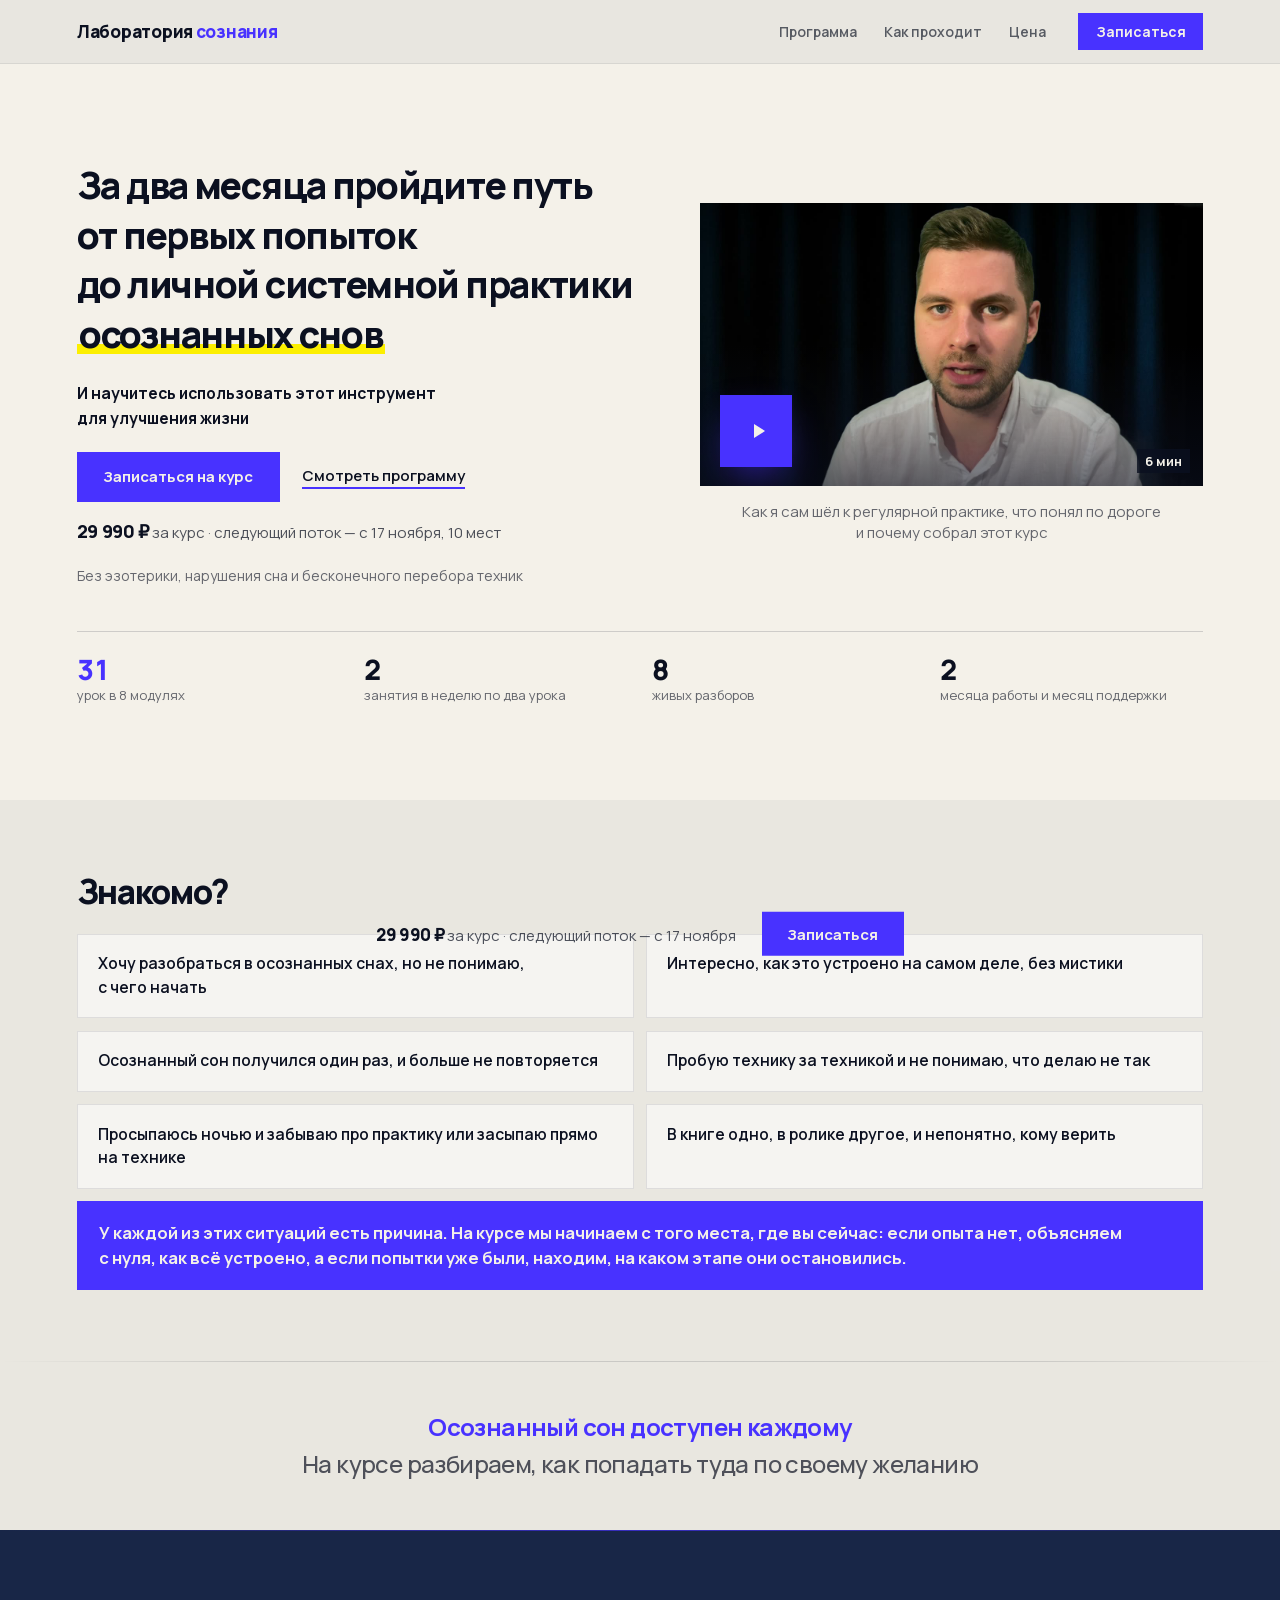
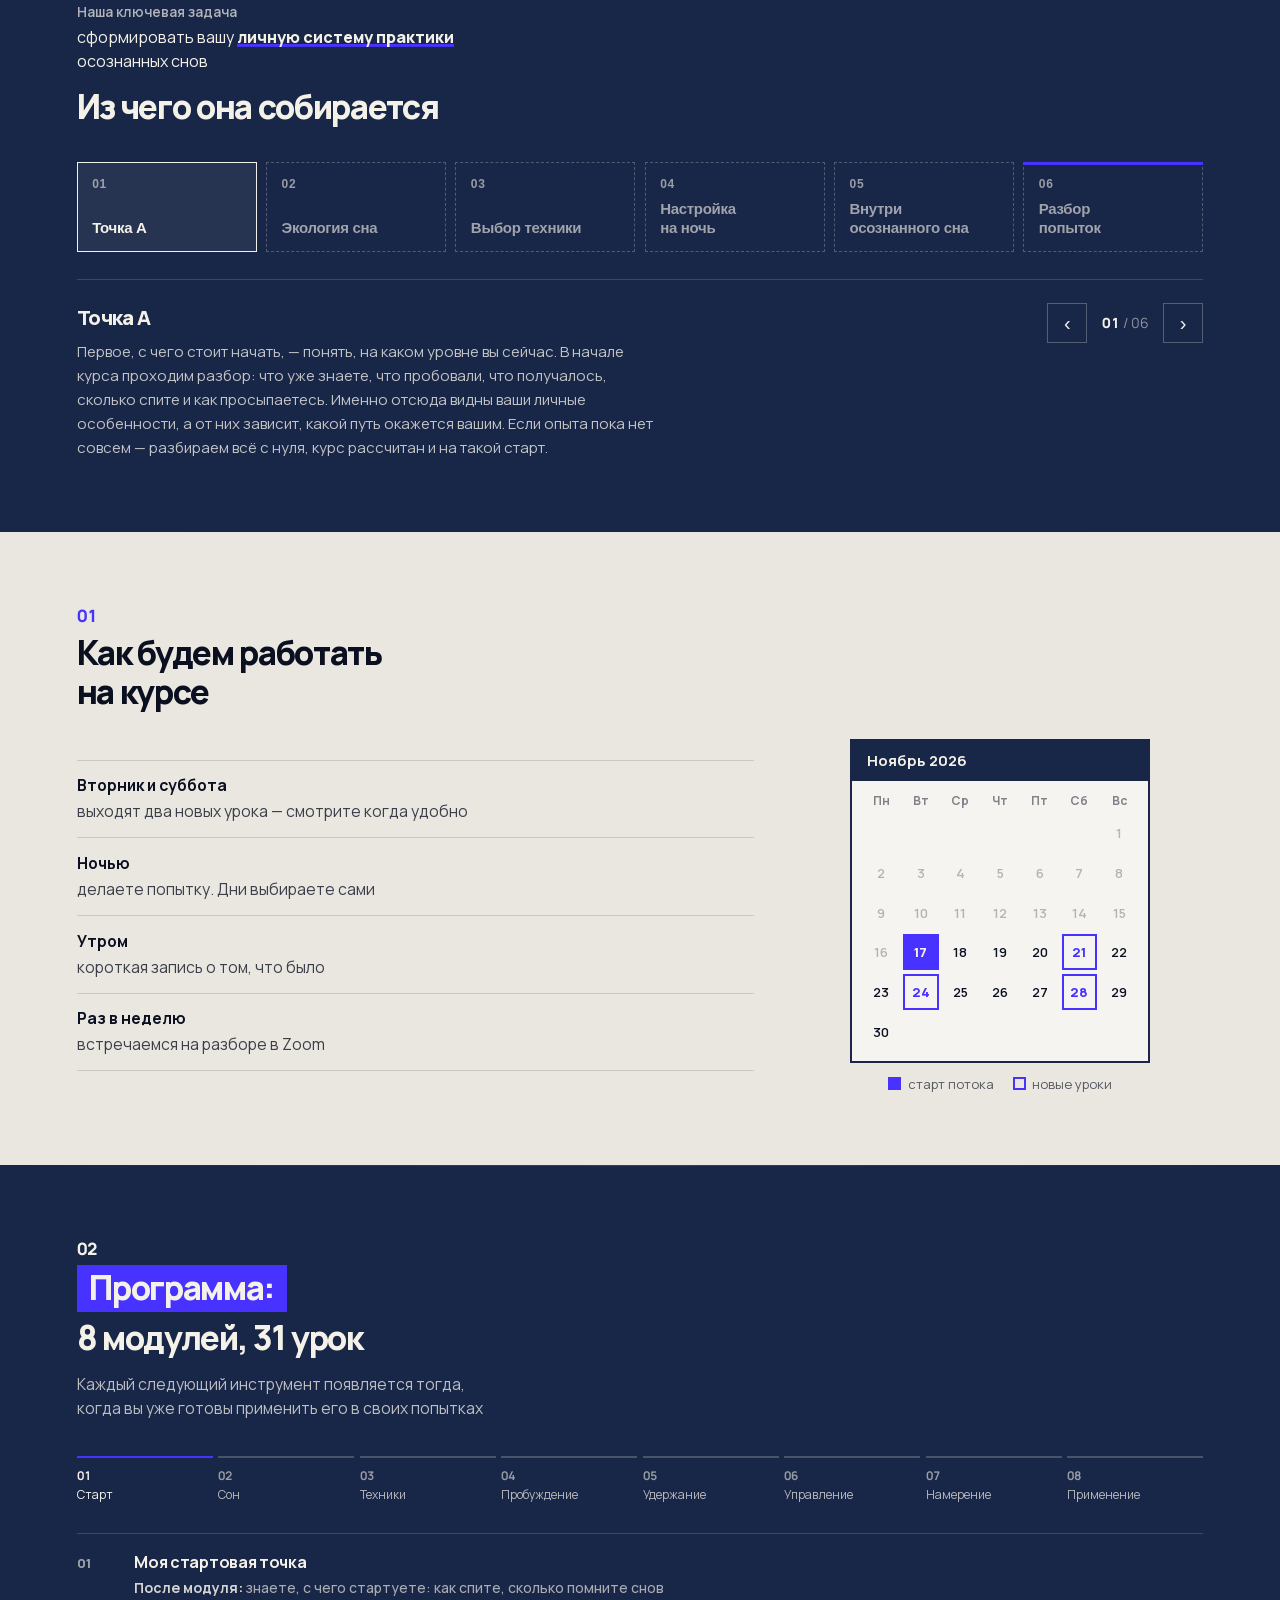
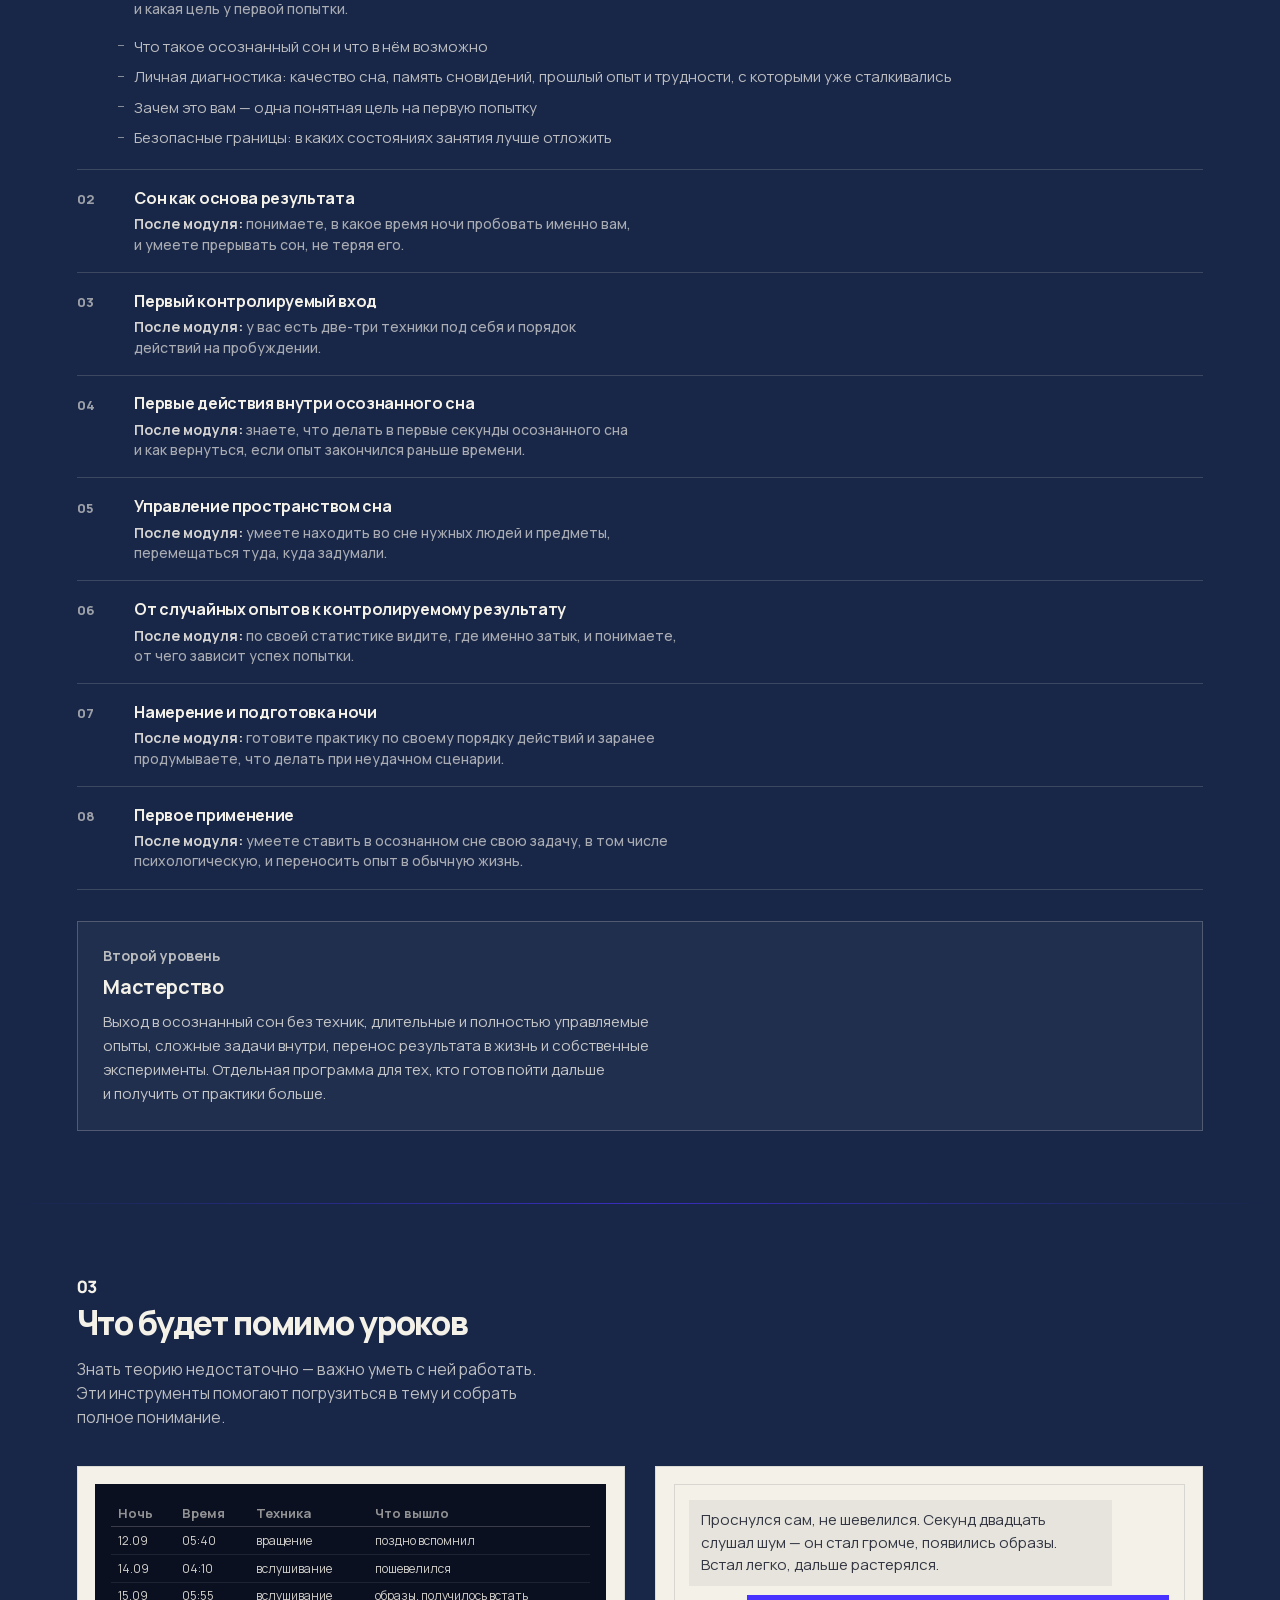
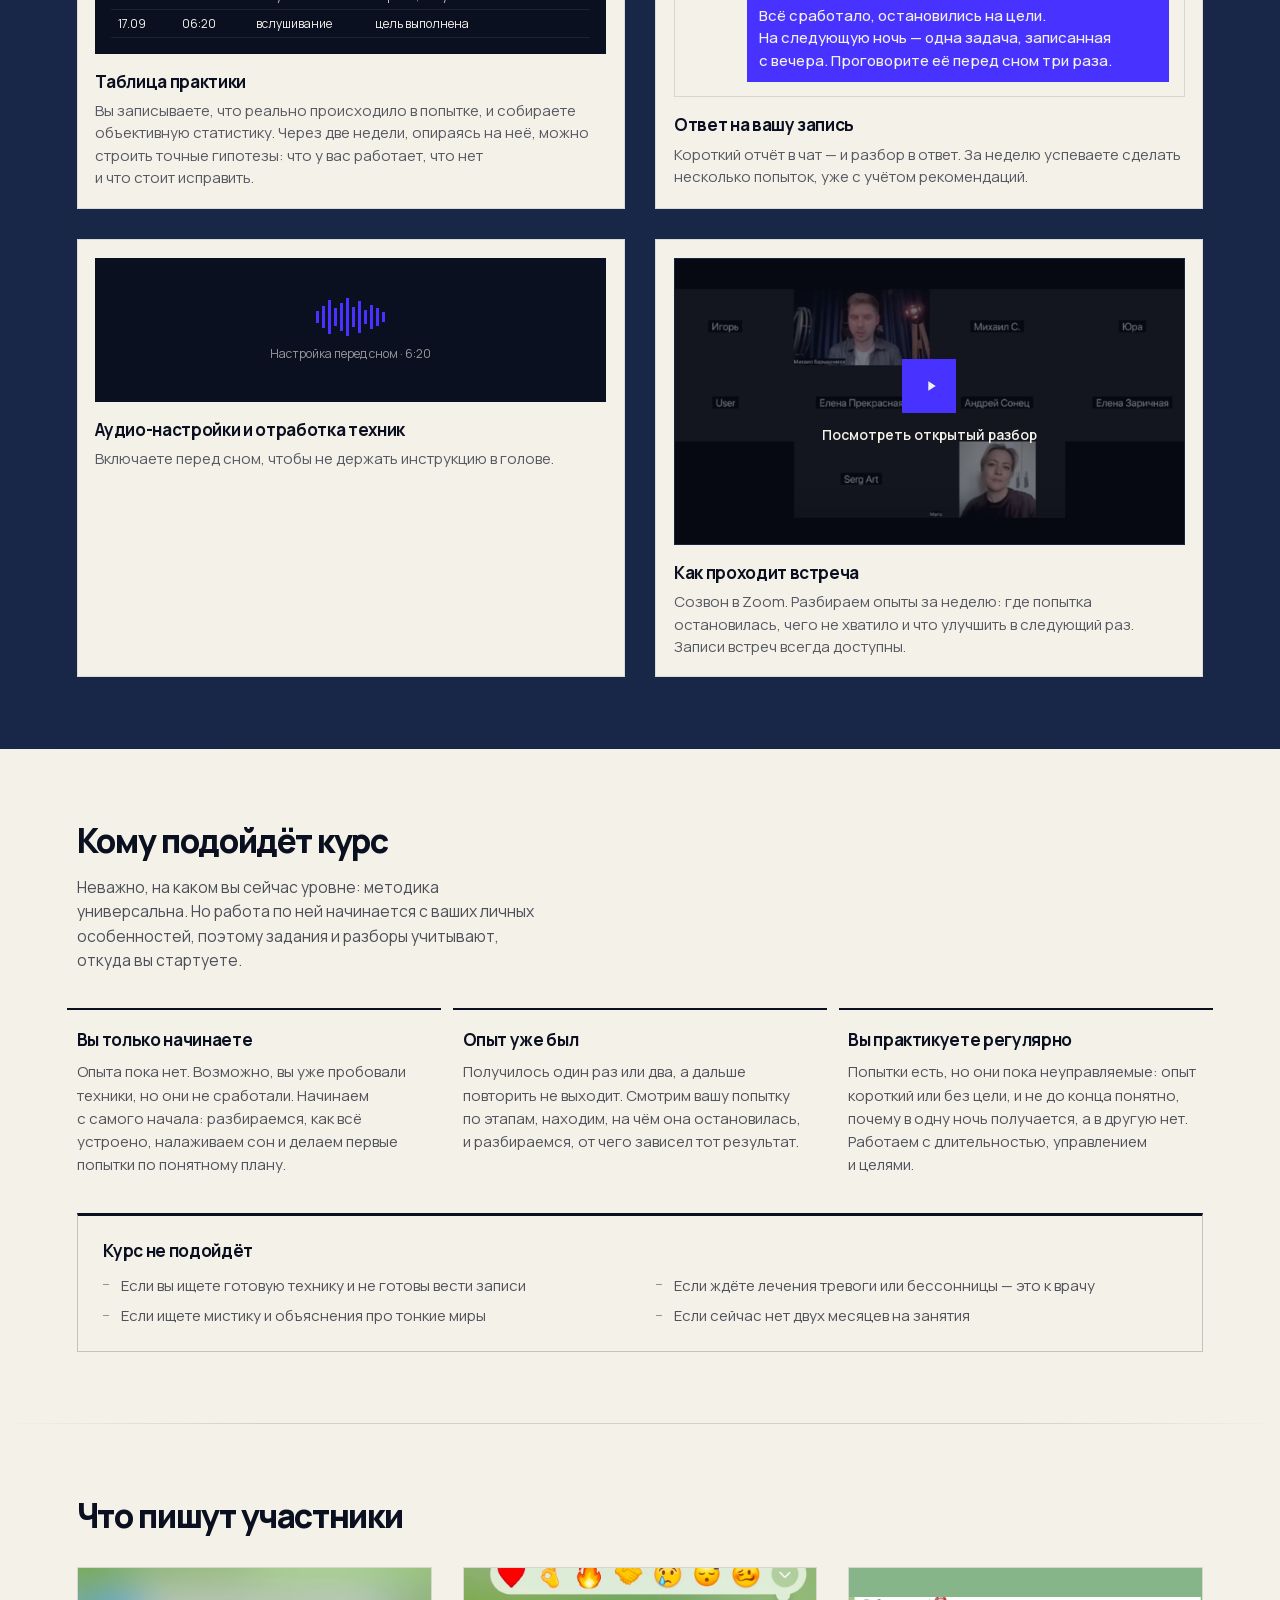
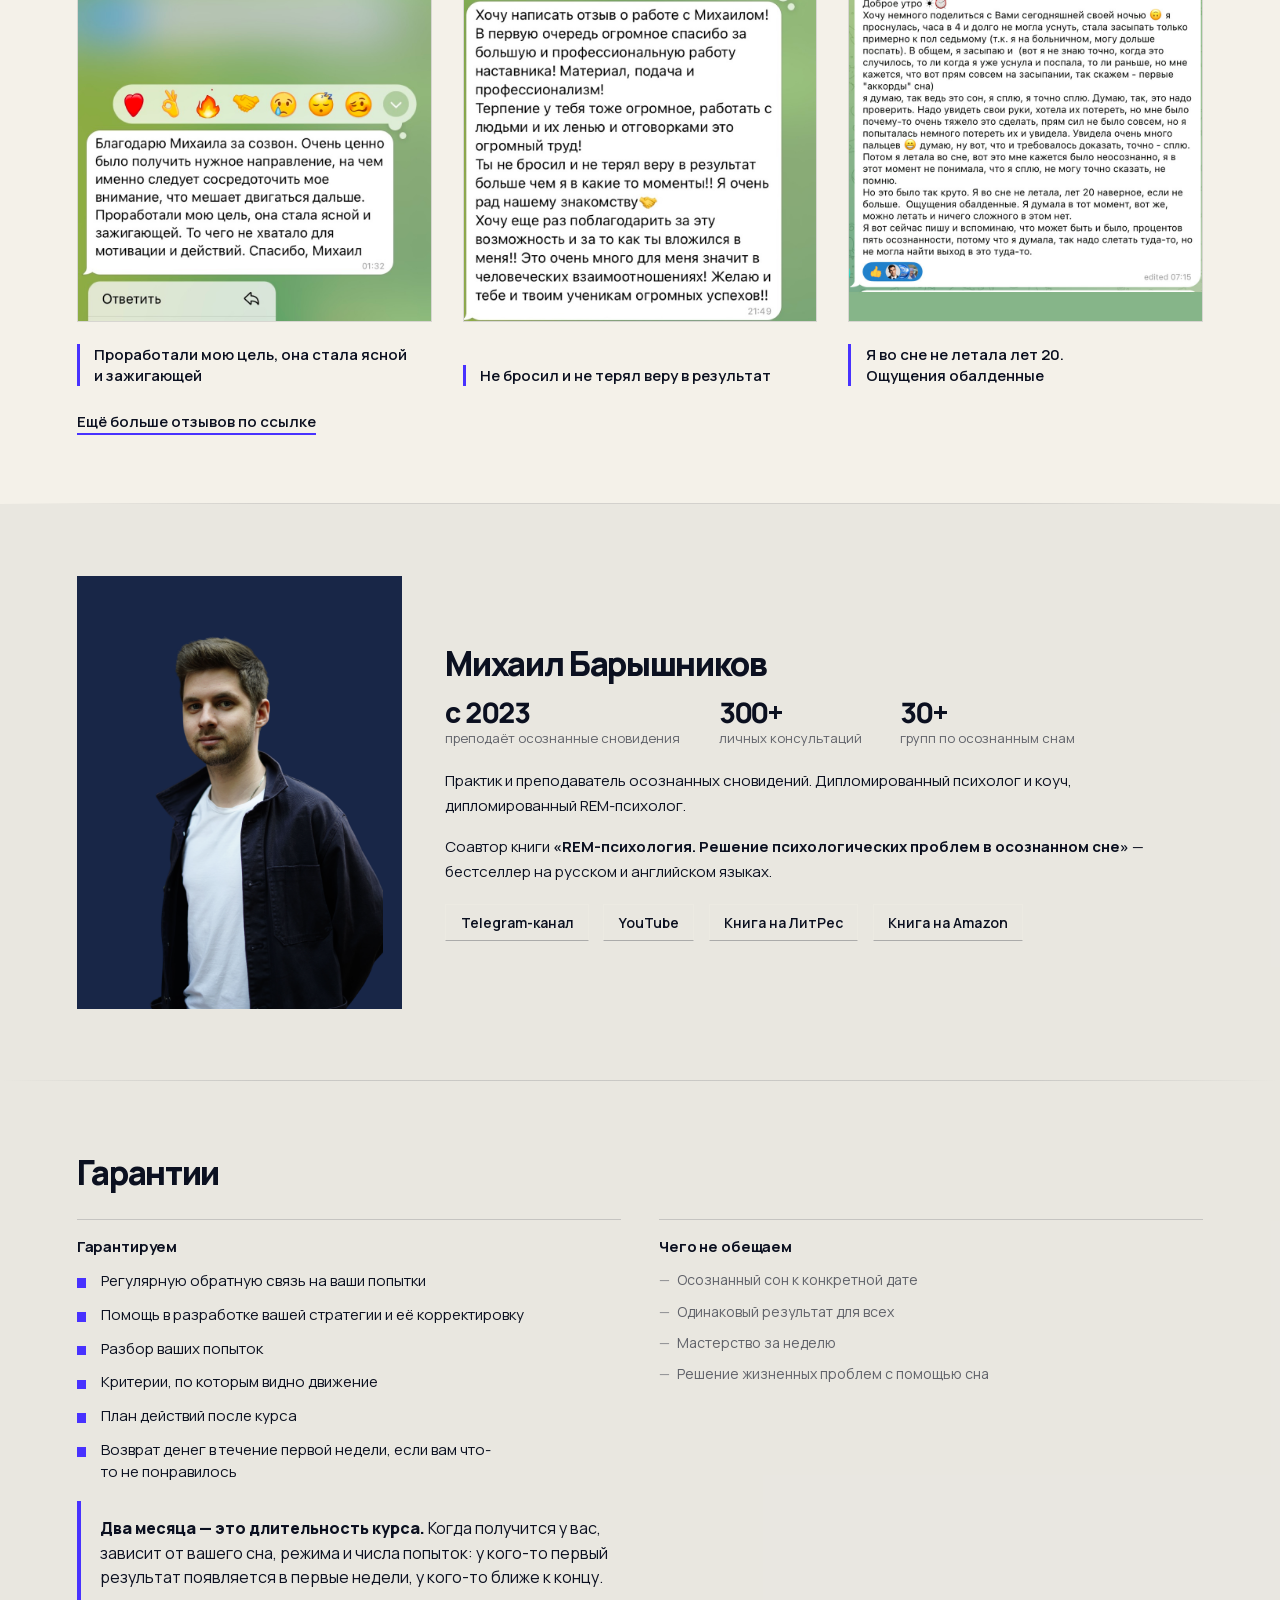
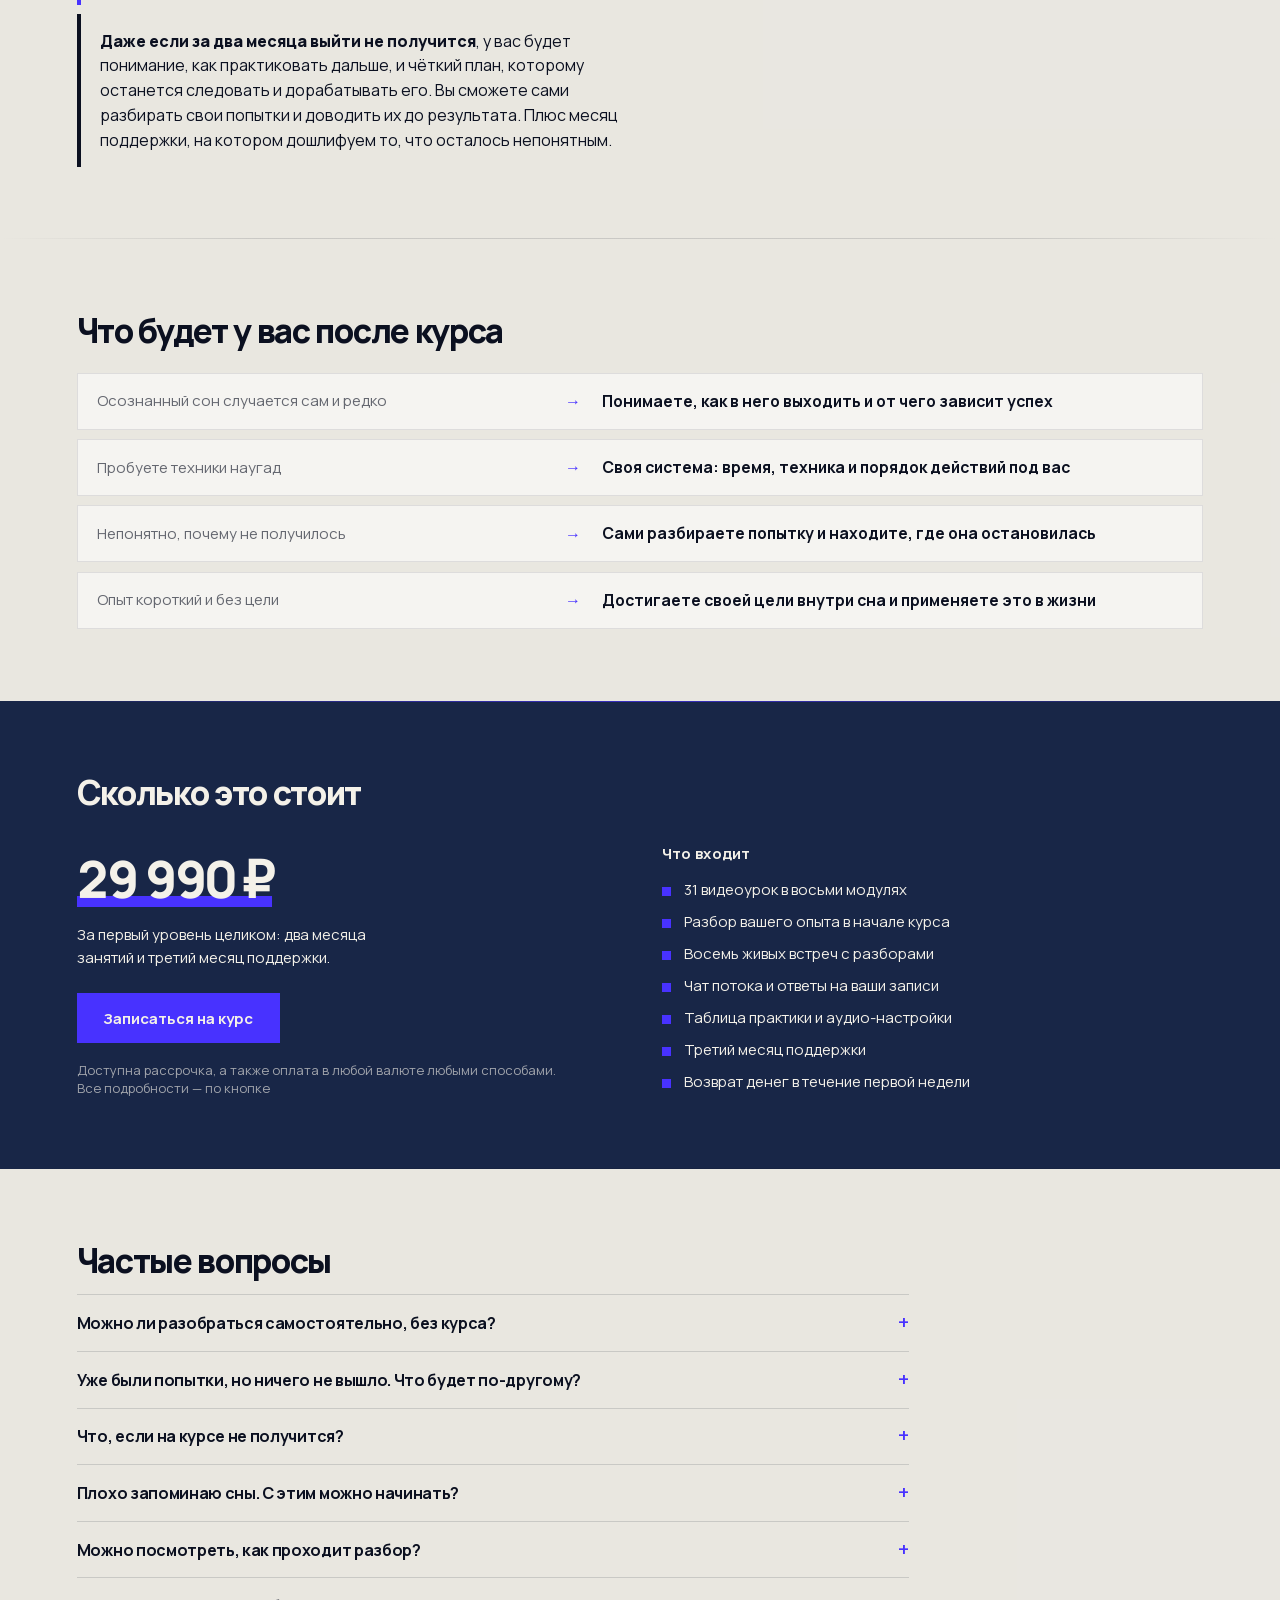
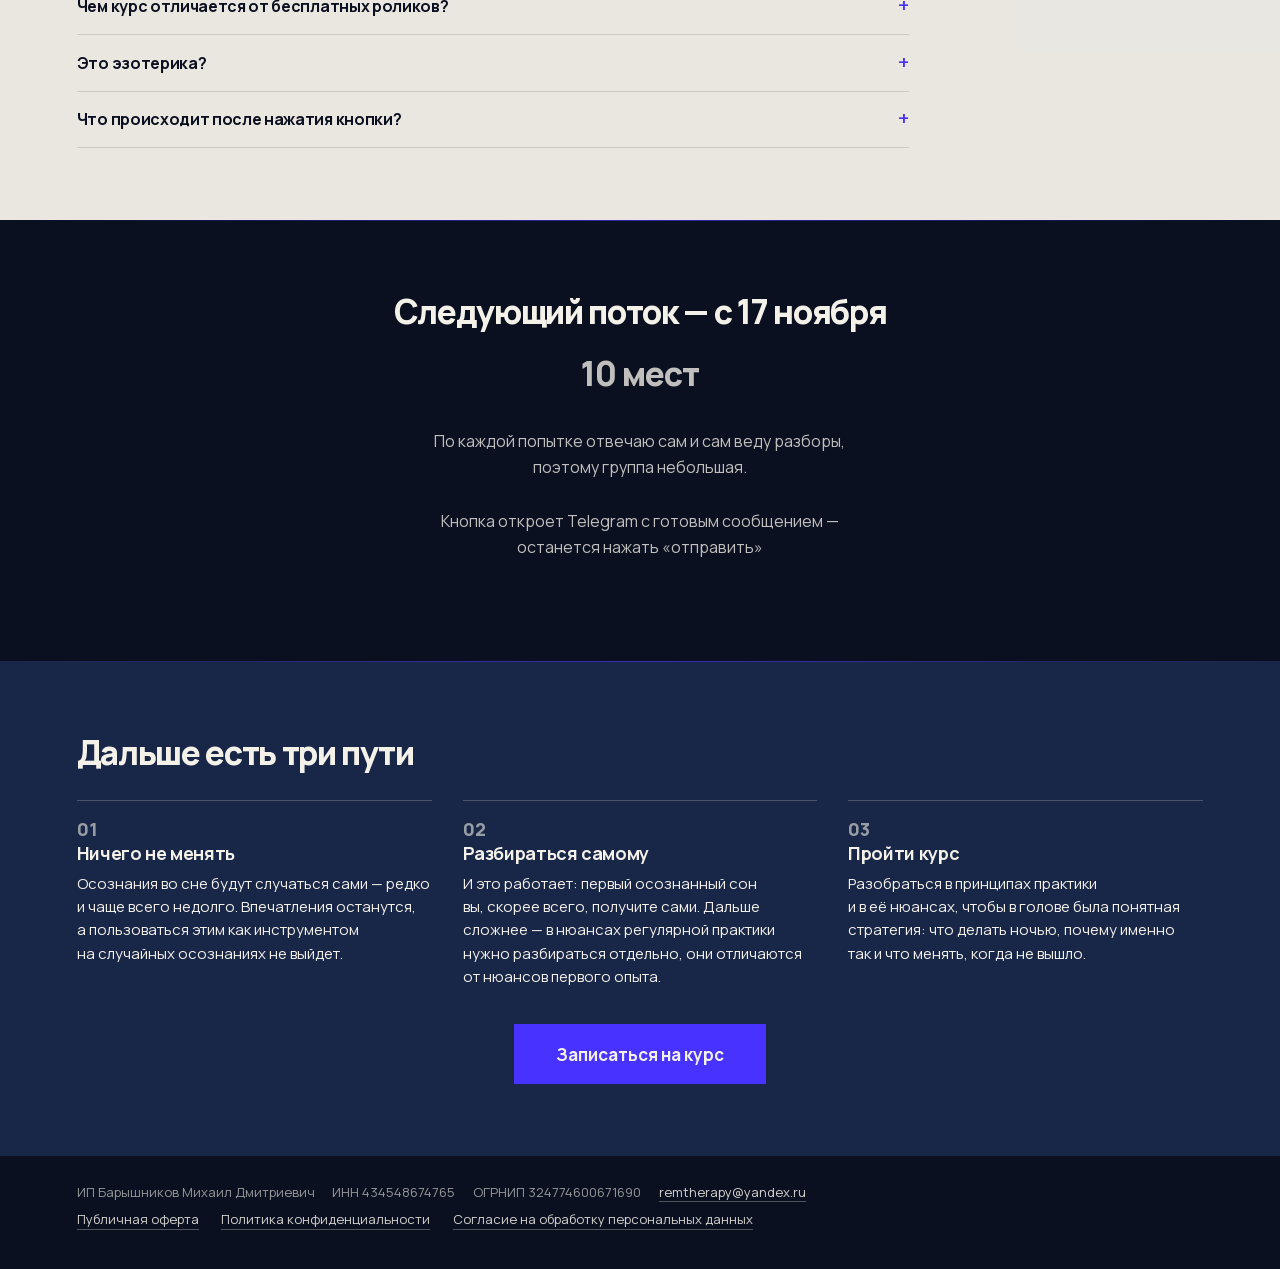
==== commit 70326be5: "Страница курса по осознанным снам — сборка 2026-11-14" ====
--- a/index.html
+++ b/index.html
@@ -4,7 +4,7 @@
 <meta charset="utf-8">
 <meta name="viewport" content="width=device-width,initial-scale=1">
 <title>Курс по осознанным снам — Михаил Барышников</title>
-<meta name="description" content="За два месяца — от первых попыток до личной системной практики осознанных снов. 31 урок в 8 модулях, 8 живых разборов, месяц поддержки после курса. Старт 17 октября.">
+<meta name="description" content="За два месяца — от первых попыток до личной системной практики осознанных снов. 31 урок в 8 модулях, 8 живых разборов, месяц поддержки после курса. Следующий поток — с 17 ноября.">
 <meta name="author" content="Михаил Барышников">
 <meta name="theme-color" content="#0B1020">
 
@@ -14,9 +14,6 @@
 <link rel="preload" as="font" type="font/woff2" href="./fonts/manrope-400-800-latin.woff2" crossorigin>
 <link rel="stylesheet" href="./fonts.css">
 
-<!-- 🔴 ДО 10.09.2026 СТРАНИЦА ЗАКРЫТА ОТ ПОИСКОВИКОВ. Продажи начинаются 10.09,
-     до этого в выдачу не должна попасть версия, которую ещё правят. В день старта
-     снять эту строку и Disallow в robots.txt — обе правки по одной строке. -->
 <meta name="robots" content="noindex,nofollow">
 <link rel="canonical" href="https://pr-dreamhacking.github.io/course/">
 
@@ -28,15 +25,15 @@
 <meta property="og:site_name" content="Лаборатория сознания">
 <meta property="og:locale" content="ru_RU">
 <meta property="og:title" content="За два месяца — от первых попыток до личной практики осознанных снов">
-<meta property="og:description" content="За два месяца — от первых попыток до личной системной практики осознанных снов. 31 урок в 8 модулях, 8 живых разборов, месяц поддержки после курса. Старт 17 октября.">
+<meta property="og:description" content="За два месяца — от первых попыток до личной системной практики осознанных снов. 31 урок в 8 модулях, 8 живых разборов, месяц поддержки после курса. Следующий поток — с 17 ноября.">
 <meta property="og:image" content="https://pr-dreamhacking.github.io/course/assets/og.png">
 <meta property="og:image:type" content="image/png">
 <meta property="og:image:width" content="1200">
 <meta property="og:image:height" content="630">
-<meta property="og:image:alt" content="Курс по осознанным снам, старт 17 октября">
+<meta property="og:image:alt" content="Курс по осознанным снам, следующий поток — с 17 ноября">
 <meta name="twitter:card" content="summary_large_image">
 <meta name="twitter:title" content="За два месяца — от первых попыток до личной практики осознанных снов">
-<meta name="twitter:description" content="За два месяца — от первых попыток до личной системной практики осознанных снов. 31 урок в 8 модулях, 8 живых разборов, месяц поддержки после курса. Старт 17 октября.">
+<meta name="twitter:description" content="За два месяца — от первых попыток до личной системной практики осознанных снов. 31 урок в 8 модулях, 8 живых разборов, месяц поддержки после курса. Следующий поток — с 17 ноября.">
 <meta name="twitter:image" content="https://pr-dreamhacking.github.io/course/assets/og.png">
 <style>
 :root{
@@ -47,7 +44,7 @@
   --bar:64px;
 }
 *{box-sizing:border-box}
-html{background:var(--paper);scrollbar-color:rgba(11,16,32,.22) var(--paper)}
+html{background:var(--paper);scrollbar-color:rgba(11,16,32,.22) var(--paper);scroll-padding-bottom:var(--dock-h,0px)}
 ::-webkit-scrollbar{width:10px}
 ::-webkit-scrollbar-track{background:var(--paper)}
 ::-webkit-scrollbar-thumb{background:rgba(11,16,32,.22)}
@@ -294,7 +291,7 @@
 .bs{list-style:none;margin:clamp(1rem,2.5vh,1.6rem) 0 0;padding:0;display:grid;gap:.6rem}
 .bs li{display:grid;grid-template-columns:minmax(0,1fr) 2rem minmax(0,1.3fr);align-items:center;gap:.8rem;
   padding:1rem 1.2rem;background:rgba(255,255,255,.55);border:1px solid rgba(11,16,32,.1)}
-.bs__was{font-size:.9375rem;line-height:1.45;color:rgba(11,16,32,.55)}
+.bs__was{font-size:.9375rem;line-height:1.45;color:rgba(11,16,32,.62)}
 .bs__arr{color:var(--indigo);font-weight:700;text-align:center}
 .bs__now{font-size:clamp(.98rem,1.15vw,1.0625rem);line-height:1.45;font-weight:700}
 @media(max-width:600px){.bs li{grid-template-columns:1fr;gap:.25rem}.bs__arr{text-align:left}}
@@ -394,7 +391,7 @@
 .revs{display:grid;grid-template-columns:repeat(3,minmax(0,1fr));gap:clamp(1.2rem,2.4vw,2rem);
   margin-top:clamp(1.6rem,3.5vh,2.4rem)}
 .rev{margin:0}
-.rev img{width:100%;display:block;border:1px solid rgba(11,16,32,.12)}
+.rev img{width:100%;height:auto;display:block;border:1px solid rgba(11,16,32,.12)}
 .rev figcaption{margin-top:.7rem;font-size:.875rem;line-height:1.45;color:rgba(11,16,32,.68);
   padding-left:.9rem;border-left:2px solid var(--indigo)}
 
@@ -687,7 +684,7 @@
 .claim__hi{color:var(--indigo);display:block;font-weight:700}
 .claim__sub{display:block;margin-top:.2em;font-size:1em;font-weight:500;
   line-height:1.34;color:rgba(11,16,32,.7)}
-.lead-key span{display:block;color:rgba(244,241,233,.6);font-size:.86em;
+.lead-key span{display:block;color:rgba(244,241,233,.7);font-size:.86em;
   font-weight:600;margin-bottom:.15rem}
 .lead-key b{color:var(--paper);font-weight:800;
   background-image:linear-gradient(var(--indigo),var(--indigo));
@@ -782,7 +779,7 @@
         <a class="link" href="#program">Смотреть программу</a>
       </div>
 
-      <p class="hero-price"><b>29&nbsp;990&nbsp;₽</b> за&nbsp;курс · старт 17&nbsp;октября · 10&nbsp;мест</p>
+      <p class="hero-price"><b>29&nbsp;990&nbsp;₽</b> за&nbsp;курс · следующий поток&nbsp;— с&nbsp;17&nbsp;ноября, 10&nbsp;мест</p>
       <p class="without">Без&nbsp;эзотерики, нарушения сна и&nbsp;бесконечного перебора&nbsp;техник</p>
 
     </div>
@@ -807,7 +804,6 @@
     </div>
 </section>
 
-<!-- 2. СНЯТИЕ «САМ СПРАВЛЮСЬ» -->
 
 <section class="band band--paper znak">
   <div class="wrap">
@@ -897,9 +893,9 @@
         </ul>
       </div>
       <figure class="wk-pic">
-        <div class="cal" role="img" aria-label="Календарь на&nbsp;октябрь 2026: старт потока 17&nbsp;октября, новые уроки по&nbsp;вторникам и&nbsp;субботам">
-          <div class="cal__head">Октябрь 2026</div>
-          <div class="cal__grid"><span class="cal__wd">Пн</span><span class="cal__wd">Вт</span><span class="cal__wd">Ср</span><span class="cal__wd">Чт</span><span class="cal__wd">Пт</span><span class="cal__wd">Сб</span><span class="cal__wd">Вс</span><span class="cal__d"></span><span class="cal__d"></span><span class="cal__d"></span><span class="cal__d cal__d--off">1</span><span class="cal__d cal__d--off">2</span><span class="cal__d cal__d--off">3</span><span class="cal__d cal__d--off">4</span><span class="cal__d cal__d--off">5</span><span class="cal__d cal__d--off">6</span><span class="cal__d cal__d--off">7</span><span class="cal__d cal__d--off">8</span><span class="cal__d cal__d--off">9</span><span class="cal__d cal__d--off">10</span><span class="cal__d cal__d--off">11</span><span class="cal__d cal__d--off">12</span><span class="cal__d cal__d--off">13</span><span class="cal__d cal__d--off">14</span><span class="cal__d cal__d--off">15</span><span class="cal__d cal__d--off">16</span><span class="cal__d cal__d--start">17</span><span class="cal__d">18</span><span class="cal__d">19</span><span class="cal__d cal__d--lesson">20</span><span class="cal__d">21</span><span class="cal__d">22</span><span class="cal__d">23</span><span class="cal__d cal__d--lesson">24</span><span class="cal__d">25</span><span class="cal__d">26</span><span class="cal__d cal__d--lesson">27</span><span class="cal__d">28</span><span class="cal__d">29</span><span class="cal__d">30</span><span class="cal__d cal__d--lesson">31</span></div>
+        <div class="cal" role="img" aria-label="Календарь на&nbsp;ноябрь 2026: старт потока 17&nbsp;ноября, новые уроки по&nbsp;вторникам и&nbsp;субботам">
+          <div class="cal__head">Ноябрь 2026</div>
+          <div class="cal__grid"><span class="cal__wd">Пн</span><span class="cal__wd">Вт</span><span class="cal__wd">Ср</span><span class="cal__wd">Чт</span><span class="cal__wd">Пт</span><span class="cal__wd">Сб</span><span class="cal__wd">Вс</span><span class="cal__d"></span><span class="cal__d"></span><span class="cal__d"></span><span class="cal__d"></span><span class="cal__d"></span><span class="cal__d"></span><span class="cal__d cal__d--off">1</span><span class="cal__d cal__d--off">2</span><span class="cal__d cal__d--off">3</span><span class="cal__d cal__d--off">4</span><span class="cal__d cal__d--off">5</span><span class="cal__d cal__d--off">6</span><span class="cal__d cal__d--off">7</span><span class="cal__d cal__d--off">8</span><span class="cal__d cal__d--off">9</span><span class="cal__d cal__d--off">10</span><span class="cal__d cal__d--off">11</span><span class="cal__d cal__d--off">12</span><span class="cal__d cal__d--off">13</span><span class="cal__d cal__d--off">14</span><span class="cal__d cal__d--off">15</span><span class="cal__d cal__d--off">16</span><span class="cal__d cal__d--start">17</span><span class="cal__d">18</span><span class="cal__d">19</span><span class="cal__d">20</span><span class="cal__d cal__d--lesson">21</span><span class="cal__d">22</span><span class="cal__d">23</span><span class="cal__d cal__d--lesson">24</span><span class="cal__d">25</span><span class="cal__d">26</span><span class="cal__d">27</span><span class="cal__d cal__d--lesson">28</span><span class="cal__d">29</span><span class="cal__d">30</span></div>
         </div>
         <figcaption class="cal__legend"><span><i class="cal__key cal__key--start"></i>старт потока</span><span><i class="cal__key cal__key--lesson"></i>новые уроки</span></figcaption>
       </figure>
@@ -1045,11 +1041,11 @@
   <div class="wrap">
     <h2>Что&nbsp;пишут&nbsp;участники</h2>
     <div class="revs">
-      <figure class="rev"><img src="./assets/rev3.jpg" alt="Отзыв участницы" loading="lazy">
+      <figure class="rev"><img src="./assets/rev3.jpg" width="900" height="900" alt="Отзыв участницы" loading="lazy">
         <figcaption>Проработали мою цель, она стала ясной и&nbsp;зажигающей</figcaption></figure>
-      <figure class="rev"><img src="./assets/rev2.jpg" alt="Отзыв участника" loading="lazy">
+      <figure class="rev"><img src="./assets/rev2.jpg" width="900" height="900" alt="Отзыв участника" loading="lazy">
         <figcaption>Не&nbsp;бросил и&nbsp;не&nbsp;терял веру в&nbsp;результат</figcaption></figure>
-      <figure class="rev"><img src="./assets/rev4.jpg" alt="Отчёт участницы курса о&nbsp;практике" loading="lazy">
+      <figure class="rev"><img src="./assets/rev4.jpg" width="900" height="900" alt="Отчёт участницы курса о&nbsp;практике" loading="lazy">
         <figcaption>Я&nbsp;во&nbsp;сне не&nbsp;летала лет&nbsp;20. Ощущения&nbsp;обалденные</figcaption></figure>
     </div>
     <p class="revs-more"><a href="https://t.me/+CDjFwQ5Lpnw4MmIy" target="_blank" rel="noopener">Ещё больше отзывов по&nbsp;ссылке</a></p>
@@ -1189,10 +1185,10 @@
 
 <section class="band band--night" id="zayavka">
   <div class="wrap final">
-    <h2>Старт 17&nbsp;октября</h2>
+    <h2>Следующий поток&nbsp;— с&nbsp;17&nbsp;ноября</h2>
     <p class="final__seats">10&nbsp;мест</p>
     <p class="final__why">По&nbsp;каждой попытке отвечаю сам и&nbsp;сам веду разборы, поэтому группа&nbsp;небольшая.</p>
-      <p class="final__note" id="zayavka">Кнопка откроет Telegram с готовым сообщением — останется нажать&nbsp;«отправить»</p>
+      <p class="final__note">Кнопка откроет Telegram с готовым сообщением — останется нажать&nbsp;«отправить»</p>
   </div>
 </section>
 
@@ -1216,7 +1212,7 @@
 
 <div class="dock" id="dock" aria-hidden="true">
   <div class="wrap dock__in">
-    <p class="dock__t"><b>29&nbsp;990&nbsp;₽</b> за&nbsp;курс · старт 17&nbsp;октября</p>
+    <p class="dock__t"><b>29&nbsp;990&nbsp;₽</b> за&nbsp;курс · следующий поток&nbsp;— с&nbsp;17&nbsp;ноября</p>
     <a class="cta dock__cta" href="https://t.me/mikebaryshnikov?text=%D0%9F%D1%80%D0%B8%D0%B2%D0%B5%D1%82%2C%20%D0%B8%D0%BD%D1%82%D0%B5%D1%80%D0%B5%D1%81%D0%BD%D0%BE%20%D1%83%D0%B7%D0%BD%D0%B0%D1%82%D1%8C%20%D0%BF%D0%BE%D0%B4%D1%80%D0%BE%D0%B1%D0%BD%D0%B5%D0%B5%20%D0%BF%D1%80%D0%BE%20%D0%BE%D0%B1%D1%83%D1%87%D0%B5%D0%BD%D0%B8%D0%B5%21" target="_blank" rel="noopener" tabindex="-1">Записаться</a>
   </div>
 </div>
@@ -1239,6 +1235,7 @@
       var i = +t.dataset.i;
       t.classList.toggle('is-set', i < cur);
       t.classList.toggle('is-now', i === cur);
+      t.setAttribute('aria-pressed', i === cur ? 'true' : 'false');
     });
     pages.forEach(function(p){
       var on = +p.dataset.i === cur;
@@ -1249,7 +1246,7 @@
   }
   c.querySelector('.arw--next').addEventListener('click', function(){ show(cur+1); });
   c.querySelector('.arw--prev').addEventListener('click', function(){ show(cur-1); });
-  tiles.forEach(function(t){ t.addEventListener('click', function(){ show(+t.dataset.i); }); });
+  tiles.forEach(function(t){ t.setAttribute('aria-pressed', +t.dataset.i === cur ? 'true' : 'false'); t.addEventListener('click', function(){ show(+t.dataset.i); }); });
 })();
 </script>
 
@@ -1322,8 +1319,10 @@
     f.setAttribute('allowfullscreen','');
     f.frameBorder = '0';
     f.className = 'hero-film__frame';
+    f.title = 'Видео о курсе, 6 минут';
     box.innerHTML = '';
     box.appendChild(f);
+    f.focus();
   });
 })();
 </script>
@@ -1338,6 +1337,8 @@
     d.setAttribute('aria-hidden', on ? 'false' : 'true');
     btn.tabIndex = on ? 0 : -1;
     document.body.style.paddingBottom = on ? d.offsetHeight + 'px' : '';
+    // фокус с клавиатуры не уходит под плашку (WCAG 2.4.11): браузер докручивает с этим отступом
+    document.documentElement.style.setProperty('--dock-h', on ? (d.offsetHeight + 8) + 'px' : '0px');
   }).observe(h);
 })();
 </script>
